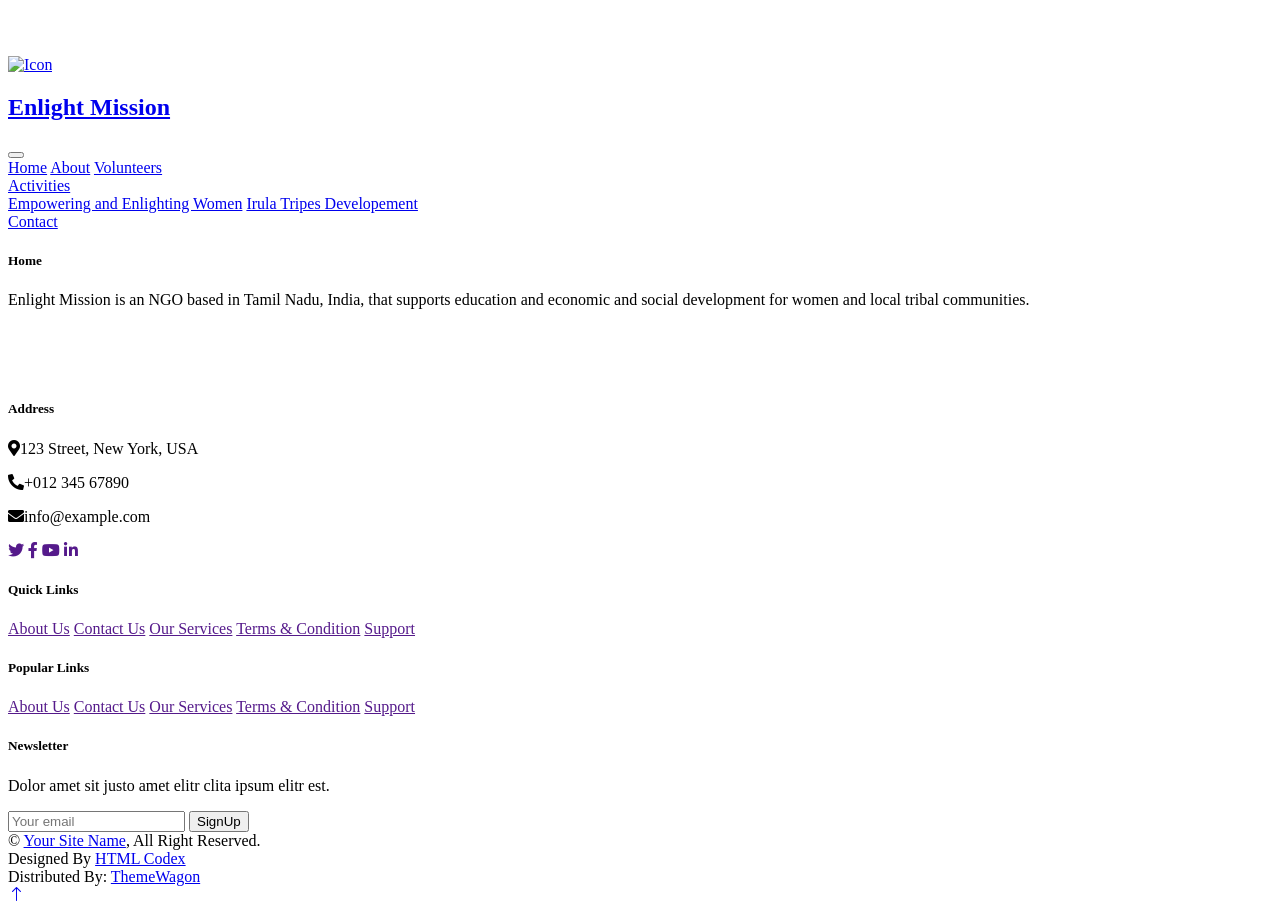
==== index.html @ c4b14263 "Initiate" ====
<!DOCTYPE html>
<html lang="en">

<head>
  <meta charset="utf-8" />
  <title>Enlight Mission</title>
  <meta content="width=device-width, initial-scale=1.0" name="viewport" />
  <meta content="" name="keywords" />
  <meta content="" name="description" />

  <!-- Favicon -->
  <link href="img/favicon.ico" rel="icon" />

  <!-- Google Web Fonts -->
  <link rel="preconnect" href="https://fonts.googleapis.com" />
  <link rel="preconnect" href="https://fonts.gstatic.com" crossorigin />
  <link
    href="https://fonts.googleapis.com/css2?family=Open+Sans:wght@400;500&family=Quicksand:wght@600;700&display=swap"
    rel="stylesheet" />

  <!-- Icon Font Stylesheet -->
  <link href="https://cdnjs.cloudflare.com/ajax/libs/font-awesome/5.10.0/css/all.min.css" rel="stylesheet" />
  <link href="https://cdn.jsdelivr.net/npm/bootstrap-icons@1.4.1/font/bootstrap-icons.css" rel="stylesheet" />

  <!-- Libraries Stylesheet -->
  <link href="lib/animate/animate.min.css" rel="stylesheet" />
  <link href="lib/lightbox/css/lightbox.min.css" rel="stylesheet" />
  <link href="lib/owlcarousel/assets/owl.carousel.min.css" rel="stylesheet" />

  <!-- Customized Bootstrap Stylesheet -->
  <link href="css/bootstrap.min.css" rel="stylesheet" />

  <!-- Template Stylesheet -->
  <link href="css/style.css" rel="stylesheet" />
</head>

<body>
  <!-- Spinner Start -->
  <div id="spinner"
    class="show bg-white position-fixed translate-middle w-100 vh-100 top-50 start-50 d-flex align-items-center justify-content-center">
    <div class="spinner-border text-primary" style="width: 3rem; height: 3rem" role="status">
      <span class="sr-only">Loading...</span>
    </div>
  </div>
  <!-- Spinner End -->



  <!-- Navbar Start -->
  <nav class="navbar navbar-expand-lg bg-white navbar-light sticky-top py-lg-0 px-4 px-lg-5 wow fadeIn"
    data-wow-delay="0.1s">
    <a href="index.html" class="navbar-brand p-0">
      <img class="img-fluid me-3" src="img/logo.jpeg" alt="Icon" />
      <h1 class="m-0 text-danger">Enlight Mission</h1>
    </a>
    <button type="button" class="navbar-toggler" data-bs-toggle="collapse" data-bs-target="#navbarCollapse">
      <span class="navbar-toggler-icon"></span>   
    </button>
    <div class="collapse navbar-collapse py-4 py-lg-0" id="navbarCollapse">
      <div class="navbar-nav ms-auto">
        <a href="index.html" class="nav-item nav-link active">Home</a>
        <a href="about.html" class="nav-item nav-link">About</a>
        <a href="volunteers.html" class="nav-item nav-link">Volunteers</a>
        <div class="nav-item dropdown">
          <a href="#" class="nav-link dropdown-toggle" data-bs-toggle="dropdown">Activities</a>
          <div class="dropdown-menu rounded-0 rounded-bottom m-0">
            <a href="empowering-women.html" class="dropdown-item">Empowering and Enlighting Women</a>
            <a href="irula-tribes-development.html" class="dropdown-item">Irula Tripes Developement</a>
            
          </div>
        </div>
        <a href="contact.html" class="nav-item nav-link">Contact</a>
      </div>
    </div>
  </nav>
  <!-- Navbar End -->
  <div>
    <h5>Home</h5>
    <p>Enlight Mission is an NGO based in Tamil Nadu, India, that supports education and economic and social development
      for women and local tribal communities.</p>

  </div>

  <!-- Header Start -->
  <div class="container-fluid bg-dark p-0 mb-5">
    <div class="row g-0 flex-column-reverse flex-lg-row">
      <div class="col-lg-12 wow fadeIn" data-wow-delay="0.5s">
        <div class="owl-carousel header-carousel">
          <div class="owl-carousel-item">
            <img class="img-fluid" src="img/irulight-gif-1.png" alt="" />
          </div>
          <div class="owl-carousel-item">
            <img class="img-fluid" src="img/irulight-gif-2.png" alt="" />
          </div>
          <div class="owl-carousel-item">
            <img class="img-fluid" src="img/irulight-gif-3.png" alt="" />
          </div>
        </div>
      </div>
    </div>
  </div>
  </div>
  <!-- Header End -->

  
  <!-- Footer Start -->
  <div class="container-fluid footer bg-dark text-light footer mt-5 pt-5 wow fadeIn" data-wow-delay="0.1s">
    <div class="container py-5">
      <div class="row g-5">
        <div class="col-lg-3 col-md-6">
          <h5 class="text-light mb-4">Address</h5>
          <p class="mb-2">
            <i class="fa fa-map-marker-alt me-3"></i>123 Street, New York, USA
          </p>
          <p class="mb-2">
            <i class="fa fa-phone-alt me-3"></i>+012 345 67890
          </p>
          <p class="mb-2">
            <i class="fa fa-envelope me-3"></i>info@example.com
          </p>
          <div class="d-flex pt-2">
            <a class="btn btn-outline-light btn-social" href=""><i class="fab fa-twitter"></i></a>
            <a class="btn btn-outline-light btn-social" href=""><i class="fab fa-facebook-f"></i></a>
            <a class="btn btn-outline-light btn-social" href=""><i class="fab fa-youtube"></i></a>
            <a class="btn btn-outline-light btn-social" href=""><i class="fab fa-linkedin-in"></i></a>
          </div>
        </div>
        <div class="col-lg-3 col-md-6">
          <h5 class="text-light mb-4">Quick Links</h5>
          <a class="btn btn-link" href="">About Us</a>
          <a class="btn btn-link" href="">Contact Us</a>
          <a class="btn btn-link" href="">Our Services</a>
          <a class="btn btn-link" href="">Terms & Condition</a>
          <a class="btn btn-link" href="">Support</a>
        </div>
        <div class="col-lg-3 col-md-6">
          <h5 class="text-light mb-4">Popular Links</h5>
          <a class="btn btn-link" href="">About Us</a>
          <a class="btn btn-link" href="">Contact Us</a>
          <a class="btn btn-link" href="">Our Services</a>
          <a class="btn btn-link" href="">Terms & Condition</a>
          <a class="btn btn-link" href="">Support</a>
        </div>
        <div class="col-lg-3 col-md-6">
          <h5 class="text-light mb-4">Newsletter</h5>
          <p>Dolor amet sit justo amet elitr clita ipsum elitr est.</p>
          <div class="position-relative mx-auto" style="max-width: 400px">
            <input class="form-control border-0 w-100 py-3 ps-4 pe-5" type="text" placeholder="Your email" />
            <button type="button" class="btn btn-primary py-2 position-absolute top-0 end-0 mt-2 me-2">
              SignUp
            </button>
          </div>
        </div>
      </div>
    </div>
    <div class="container">
      <div class="copyright">
        <div class="row">
          <div class="col-md-6 text-center text-md-start mb-3 mb-md-0">
            &copy; <a class="border-bottom" href="#">Your Site Name</a>, All
            Right Reserved.
          </div>
          <div class="col-md-6 text-center text-md-end">
            <!--/*** This template is free as long as you keep the footer author’s credit link/attribution link/backlink. If you'd like to use the template without the footer author’s credit link/attribution link/backlink, you can purchase the Credit Removal License from "https://htmlcodex.com/credit-removal". Thank you for your support. ***/-->
            Designed By
            <a class="border-bottom" href="https://htmlcodex.com">HTML Codex</a>
            <br />Distributed By:
            <a href="https://themewagon.com" target="_blank">ThemeWagon</a>
          </div>
        </div>
      </div>
    </div>
  </div>
  <!-- Footer End -->

  <!-- Back to Top -->
  <a href="#" class="btn btn-lg btn-primary btn-lg-square back-to-top"><i class="bi bi-arrow-up"></i></a>

  <!-- JavaScript Libraries -->
  <script src="https://code.jquery.com/jquery-3.4.1.min.js"></script>
  <script src="https://cdn.jsdelivr.net/npm/bootstrap@5.0.0/dist/js/bootstrap.bundle.min.js"></script>
  <script src="lib/wow/wow.min.js"></script>
  <script src="lib/easing/easing.min.js"></script>
  <script src="lib/waypoints/waypoints.min.js"></script>
  <script src="lib/counterup/counterup.min.js"></script>
  <script src="lib/owlcarousel/owl.carousel.min.js"></script>
  <script src="lib/lightbox/js/lightbox.min.js"></script>

  <!-- Template Javascript -->
  <script src="js/main.js"></script>
</body>

</html>
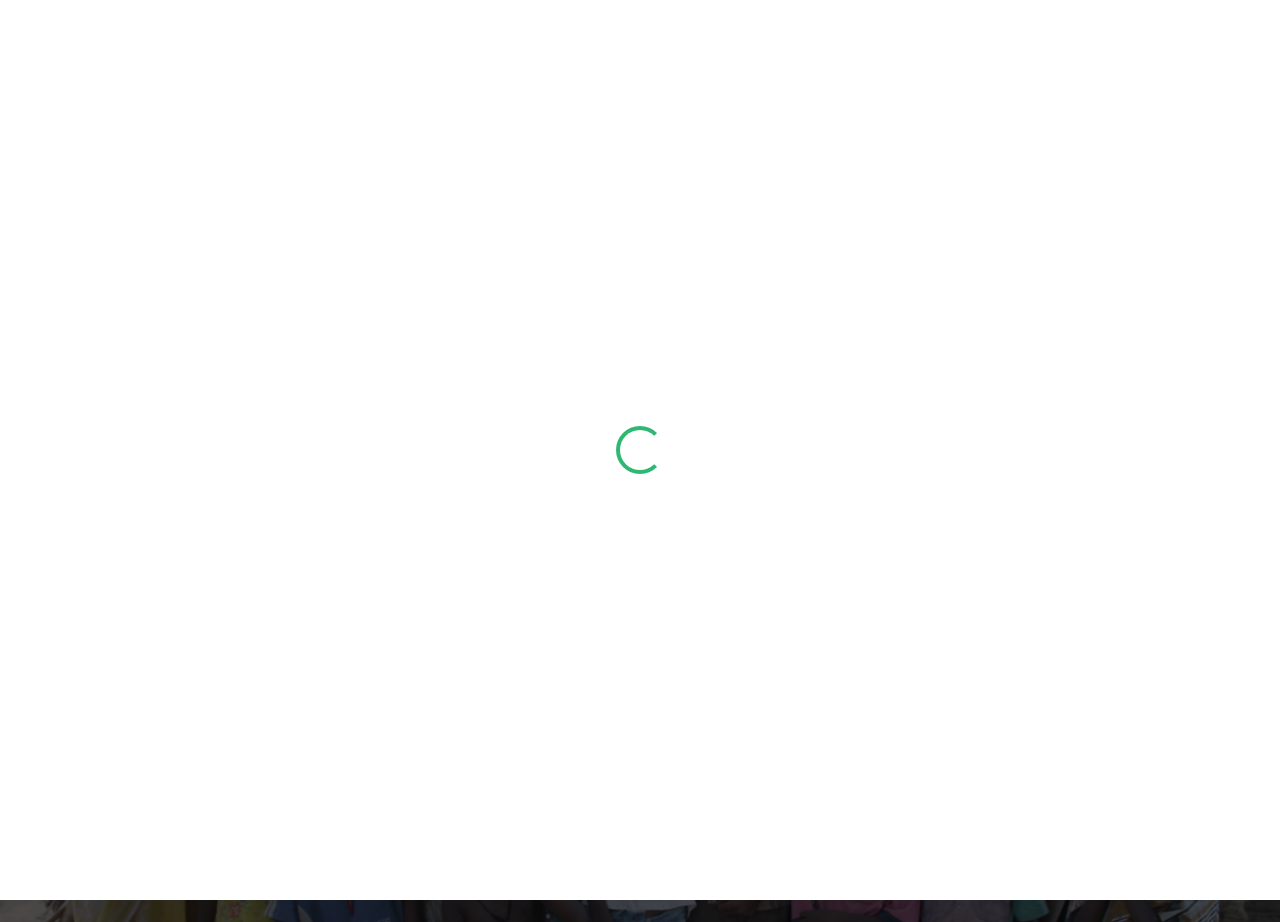
==== commit 266c6e12: "Modify all pages" ====
--- a/index.html
+++ b/index.html
@@ -4,6 +4,7 @@
 <head>
   <meta charset="utf-8" />
   <title>Enlight Mission</title>
+  <link rel="icon" href="img/logo.jpeg" type="image">
   <meta content="width=device-width, initial-scale=1.0" name="viewport" />
   <meta content="" name="keywords" />
   <meta content="" name="description" />
@@ -74,13 +75,24 @@
     </div>
   </nav>
   <!-- Navbar End -->
-  <div>
-    <h5>Home</h5>
-    <p>Enlight Mission is an NGO based in Tamil Nadu, India, that supports education and economic and social development
-      for women and local tribal communities.</p>
-
-  </div>
-
+
+  <div class="container-xxl py-5">
+    <div class="container">
+      <div class="row g-5">
+        <div class="col-lg-6 wow fadeInUp" data-wow-delay="0.1s">
+          <p><span class="text-primary me-2">#</span>Welcome To Enlight Mission</p>
+          <h1 class="display-5 mb-4">
+            Why You Should Visit
+            <span class="text-primary">Enlight Mission</span>
+          </h1>
+          <p class="mb-4">
+            Enlight Mission is an NGO based in Tamil Nadu, India, that supports education and economic and social development for women and local tribal communities.
+          </p>
+        </div>
+      </div>
+    </div>
+  </div>
+  
   <!-- Header Start -->
   <div class="container-fluid bg-dark p-0 mb-5">
     <div class="row g-0 flex-column-reverse flex-lg-row">
@@ -102,6 +114,7 @@
   </div>
   <!-- Header End -->
 
+
   
   <!-- Footer Start -->
   <div class="container-fluid footer bg-dark text-light footer mt-5 pt-5 wow fadeIn" data-wow-delay="0.1s">
@@ -110,10 +123,10 @@
         <div class="col-lg-3 col-md-6">
           <h5 class="text-light mb-4">Address</h5>
           <p class="mb-2">
-            <i class="fa fa-map-marker-alt me-3"></i>123 Street, New York, USA
+            <i class="fa fa-map-marker-alt me-3"></i>No1/118, Agragaram st., Aalampoondi, Villupuram
           </p>
           <p class="mb-2">
-            <i class="fa fa-phone-alt me-3"></i>+012 345 67890
+            <i class="fa fa-phone-alt me-3"></i>+00000000
           </p>
           <p class="mb-2">
             <i class="fa fa-envelope me-3"></i>info@example.com
@@ -127,29 +140,24 @@
         </div>
         <div class="col-lg-3 col-md-6">
           <h5 class="text-light mb-4">Quick Links</h5>
-          <a class="btn btn-link" href="">About Us</a>
-          <a class="btn btn-link" href="">Contact Us</a>
+          <a class="btn btn-link" href="about.html">About Us</a>
+          <a class="btn btn-link" href="contact.html">Contact Us</a>
           <a class="btn btn-link" href="">Our Services</a>
           <a class="btn btn-link" href="">Terms & Condition</a>
           <a class="btn btn-link" href="">Support</a>
         </div>
         <div class="col-lg-3 col-md-6">
           <h5 class="text-light mb-4">Popular Links</h5>
-          <a class="btn btn-link" href="">About Us</a>
-          <a class="btn btn-link" href="">Contact Us</a>
+          <a class="btn btn-link" href="about.html">About Us</a>
+          <a class="btn btn-link" href="contact.html">Contact Us</a>
           <a class="btn btn-link" href="">Our Services</a>
           <a class="btn btn-link" href="">Terms & Condition</a>
           <a class="btn btn-link" href="">Support</a>
         </div>
         <div class="col-lg-3 col-md-6">
-          <h5 class="text-light mb-4">Newsletter</h5>
-          <p>Dolor amet sit justo amet elitr clita ipsum elitr est.</p>
-          <div class="position-relative mx-auto" style="max-width: 400px">
-            <input class="form-control border-0 w-100 py-3 ps-4 pe-5" type="text" placeholder="Your email" />
-            <button type="button" class="btn btn-primary py-2 position-absolute top-0 end-0 mt-2 me-2">
-              SignUp
-            </button>
-          </div>
+          <h5 class="text-light mb-4">Enlight Mission</h5>
+          <p>--Small is beautiful--</p>
+          
         </div>
       </div>
     </div>
@@ -157,15 +165,14 @@
       <div class="copyright">
         <div class="row">
           <div class="col-md-6 text-center text-md-start mb-3 mb-md-0">
-            &copy; <a class="border-bottom" href="#">Your Site Name</a>, All
+            &copy; <a class="border-bottom" href="index.html">Enlight Mission</a>, All
             Right Reserved.
           </div>
           <div class="col-md-6 text-center text-md-end">
             <!--/*** This template is free as long as you keep the footer author’s credit link/attribution link/backlink. If you'd like to use the template without the footer author’s credit link/attribution link/backlink, you can purchase the Credit Removal License from "https://htmlcodex.com/credit-removal". Thank you for your support. ***/-->
             Designed By
-            <a class="border-bottom" href="https://htmlcodex.com">HTML Codex</a>
-            <br />Distributed By:
-            <a href="https://themewagon.com" target="_blank">ThemeWagon</a>
+            <a class="border-bottom" href="https://velstechnologies.in" target="_blank" >Vels Technologies</a>
+            
           </div>
         </div>
       </div>
--- a/css/style.css
+++ b/css/style.css
@@ -0,0 +1,628 @@
+/********** Template CSS **********/
+:root {
+    --primary: #2EB872;
+    --light: #F3F4F5;
+    --dark: #282F34;
+}
+
+.back-to-top {
+    position: fixed;
+    display: none;
+    right: 45px;
+    bottom: 45px;
+    z-index: 99;
+}
+
+
+/*** Spinner ***/
+#spinner {
+    opacity: 0;
+    visibility: hidden;
+    transition: opacity .5s ease-out, visibility 0s linear .5s;
+    z-index: 99999;
+}
+
+#spinner.show {
+    transition: opacity .5s ease-out, visibility 0s linear 0s;
+    visibility: visible;
+    opacity: 1;
+}
+
+
+/*** Button ***/
+.btn {
+    font-weight: 500;
+    transition: .5s;
+}
+
+.btn.btn-primary,
+.btn.btn-secondary {
+    color: #FFFFFF;
+}
+
+.btn-square {
+    width: 38px;
+    height: 38px;
+}
+
+.btn-sm-square {
+    width: 32px;
+    height: 32px;
+}
+
+.btn-lg-square {
+    width: 48px;
+    height: 48px;
+}
+
+.btn-square,
+.btn-sm-square,
+.btn-lg-square {
+    padding: 0;
+    display: flex;
+    align-items: center;
+    justify-content: center;
+    font-weight: normal;
+}
+
+
+/*** Navbar ***/
+.navbar.sticky-top {
+    top: -100px;
+    transition: .5s;
+}
+
+.navbar .navbar-brand {
+    display: flex;
+    align-items: center;
+}
+
+.navbar .navbar-brand img {
+    max-height: 50px;
+}
+
+.navbar .dropdown-toggle::after {
+    border: none;
+    content: "\f107";
+    font-family: "Font Awesome 5 Free";
+    font-weight: 900;
+    vertical-align: middle;
+    margin-left: 8px;
+}
+
+.navbar .navbar-nav .nav-link {
+    margin-right: 30px;
+    padding: 25px 0;
+    color: #FFFFFF;
+    font-size: 15px;
+    font-weight: 500;
+    text-transform: uppercase;
+    outline: none;
+}
+
+.navbar .navbar-nav .nav-link:hover,
+.navbar .navbar-nav .nav-link.active {
+    color: var(--primary);
+}
+
+@media (max-width: 991.98px) {
+    .navbar .navbar-nav .nav-link  {
+        margin-right: 0;
+        padding: 10px 0;
+    }
+
+    .navbar .navbar-nav {
+        border-top: 1px solid #EEEEEE;
+    }
+}
+
+.navbar .navbar-nav .nav-link {
+    color: var(--dark);
+    font-weight: 500;
+}
+
+@media (min-width: 992px) {
+    .navbar .nav-item .dropdown-menu {
+        display: block;
+        border: none;
+        margin-top: 0;
+        top: 150%;
+        opacity: 0;
+        visibility: hidden;
+        transition: .5s;
+    }
+
+    .navbar .nav-item:hover .dropdown-menu {
+        top: 100%;
+        visibility: visible;
+        transition: .5s;
+        opacity: 1;
+    }
+}
+
+
+/*** Header ***/
+.header-bg {
+    background: linear-gradient(rgba(0, 0, 0, .7), rgba(0, 0, 0, .7)), url(../img/volunteers1st.png) center center no-repeat;
+    background-size: cover;
+}
+
+.header-bg1 {
+    background: linear-gradient(rgba(0, 0, 0, .7), rgba(0, 0, 0, .7)), url(../img/img_0859.png) center center no-repeat;
+    background-size: cover;
+}
+
+.header-bg3 {
+    background: linear-gradient(rgba(0, 0, 0, .7), rgba(0, 0, 0, .7)), url(../img/irula-1st.png) center center no-repeat;
+    background-size: cover;
+}
+
+.header-bg4 {
+    background: linear-gradient(rgba(0, 0, 0, .7), rgba(0, 0, 0, .7)), url(../img/about1st.png) center center no-repeat;
+    background-size: cover;
+}
+
+.btn-play {
+    position: relative;
+    display: block;
+    box-sizing: content-box;
+    width: 16px;
+    height: 26px;
+    border-radius: 100%;
+    border: none;
+    outline: none !important;
+    padding: 18px 20px 20px 28px;
+    background: #FFFFFF;
+}
+
+.btn-play:before {
+    content: "";
+    position: absolute;
+    z-index: 0;
+    left: 50%;
+    top: 50%;
+    transform: translateX(-50%) translateY(-50%);
+    display: block;
+    width: 60px;
+    height: 60px;
+    background: #FFFFFF;
+    border-radius: 100%;
+    animation: pulse-border 1500ms ease-out infinite;
+}
+
+.btn-play:after {
+    content: "";
+    position: absolute;
+    z-index: 1;
+    left: 50%;
+    top: 50%;
+    transform: translateX(-50%) translateY(-50%);
+    display: block;
+    width: 60px;
+    height: 60px;
+    background: #FFFFFF;
+    border-radius: 100%;
+    transition: all 200ms;
+}
+
+.btn-play span {
+    display: block;
+    position: relative;
+    z-index: 3;
+    width: 0;
+    height: 0;
+    left: -1px;
+    border-left: 16px solid var(--primary);
+    border-top: 11px solid transparent;
+    border-bottom: 11px solid transparent;
+}
+
+@keyframes pulse-border {
+    0% {
+        transform: translateX(-50%) translateY(-50%) translateZ(0) scale(1);
+        opacity: 1;
+    }
+
+    100% {
+        transform: translateX(-50%) translateY(-50%) translateZ(0) scale(2);
+        opacity: 0;
+    }
+}
+
+.modal-video .modal-dialog {
+    position: relative;
+    max-width: 800px;
+    margin: 60px auto 0 auto;
+}
+
+.modal-video .modal-body {
+    position: relative;
+    padding: 0px;
+}
+
+.modal-video .close {
+    position: absolute;
+    width: 30px;
+    height: 30px;
+    right: 0px;
+    top: -30px;
+    z-index: 999;
+    font-size: 30px;
+    font-weight: normal;
+    color: #FFFFFF;
+    background: #000000;
+    opacity: 1;
+}
+
+.header-carousel .owl-nav {
+    position: absolute;
+    width: 200px;
+    height: 40px;
+    bottom: 30px;
+    left: 50%;
+    transform: translateX(-50%);
+    display: flex;
+    justify-content: space-between;
+}
+
+.header-carousel .owl-nav .owl-prev,
+.header-carousel .owl-nav .owl-next {
+    width: 40px;
+    height: 40px;
+    display: flex;
+    align-items: center;
+    justify-content: center;
+    color: #FFFFFF;
+    background: transparent;
+    border: 1px solid #FFFFFF;
+    font-size: 22px;
+    transition: .5s;
+}
+
+.header-carousel .owl-nav .owl-prev:hover,
+.header-carousel .owl-nav .owl-next:hover {
+    background: var(--primary);
+    border-color: var(--primary);
+}
+
+.header-carousel .owl-dots {
+    position: absolute;
+    height: 45px;
+    bottom: 30px;
+    left: 50%;
+    transform: translateX(-50%);
+    display: flex;
+    align-items: center;
+    justify-content: center;
+}
+
+.header-carousel .owl-dot {
+    position: relative;
+    display: inline-block;
+    margin: 0 5px;
+    width: 15px;
+    height: 15px;
+    background: transparent;
+    border: 1px solid #FFFFFF;
+    transition: .5s;
+}
+
+.header-carousel .owl-dot::after {
+    position: absolute;
+    content: "";
+    width: 5px;
+    height: 5px;
+    top: 4px;
+    left: 4px;
+    background: #FFFFFF;
+    border-radius: 5px;
+}
+
+.header-carousel .owl-dot.active {
+    background: var(--primary);
+    border-color: var(--primary);
+}
+
+.breadcrumb-item + .breadcrumb-item::before {
+    color: var(--light);
+}
+
+
+/*** Img Border ***/
+.img-border {
+    position: relative;
+    height: 100%;
+    min-height: 400px;
+}
+
+.img-border::before {
+    position: absolute;
+    content: "";
+    top: 0;
+    left: 0;
+    right: 3rem;
+    bottom: 3rem;
+    border: 5px solid var(--primary);
+}
+
+.img-border img {
+    position: absolute;
+    top: 3rem;
+    left: 3rem;
+    width: calc(100% - 3rem);
+    height: calc(100% - 3rem);
+    object-fit: cover;
+}
+
+
+/*** Facts & Visiting Hours ***/
+.facts {
+    background: linear-gradient(rgba(0, 0, 0, .7), rgba(0, 0, 0, .7)), url(../img/bg-1.jpg) center center no-repeat;
+    background-size: cover;
+}
+
+.visiting-hours {
+    background: linear-gradient(rgba(0, 0, 0, .7), rgba(0, 0, 0, .7)), url(../img/bg-2.jpg) center center no-repeat;
+    background-size: cover;
+}
+
+.visiting-hours .list-group-item {
+    display: flex;
+    justify-content: space-between;
+    color: var(--light);
+    background: rgba(0, 0, 0, .15);
+    border-color: rgba(255, 255, 255, .15);
+}
+
+.visiting-hours .table {
+    color: var(--light);
+    background: rgba(0, 0, 0, .15);
+}
+
+.visiting-hours .table td {
+    padding: .5rem 1rem;
+    border-color: rgba(255, 255, 255, .15);
+}
+
+.visiting-hours .table tr:last-child td {
+    border: none;
+}
+
+
+/*** Animal ***/
+.animal-item {
+    position: relative;
+    display: block;
+}
+
+.animal-item .animal-text {
+    position: absolute;
+    width: 100%;
+    height: 100%;
+    top: 0;
+    left: 0;
+    background: rgba(0, 0, 0, .7);
+    display: flex;
+    flex-direction: column;
+    justify-content: flex-end;
+    padding-bottom: 100px !important;
+    opacity: 0;
+    transition: .5s;
+}
+
+.animal-item:hover .animal-text {
+    opacity: 1;
+    padding-bottom: 20px !important;
+}
+
+
+/*** Membership ***/
+.membership-item {
+    padding: 45px 30px;
+    color: #FFFFFF;
+    background: rgba(0, 0, 0, .7);
+}
+
+.membership-item img {
+    position: absolute;
+    top: 0;
+    left: 0;
+    width: 100%;
+    height: 100%;
+    object-fit: cover;
+    z-index: -1;
+}
+
+.membership-item .display-1 {
+    color: transparent;
+    -webkit-text-stroke: 2px var(--primary);
+}
+
+
+/*** Testimonial ***/
+.testimonial-carousel::before {
+    position: absolute;
+    content: "";
+    top: 0;
+    left: 0;
+    height: 100%;
+    width: 0;
+    background: linear-gradient(to right, rgba(255, 255, 255, 1) 0%, rgba(255, 255, 255, 0) 100%);
+    z-index: 1;
+}
+
+.testimonial-carousel::after {
+    position: absolute;
+    content: "";
+    top: 0;
+    right: 0;
+    height: 100%;
+    width: 0;
+    background: linear-gradient(to left, rgba(255, 255, 255, 1) 0%, rgba(255, 255, 255, 0) 100%);
+    z-index: 1;
+}
+
+@media (min-width: 768px) {
+    .testimonial-carousel::before,
+    .testimonial-carousel::after {
+        width: 200px;
+    }
+}
+
+@media (min-width: 992px) {
+    .testimonial-carousel::before,
+    .testimonial-carousel::after {
+        width: 300px;
+    }
+}
+
+.testimonial-carousel .owl-item .testimonial-text {
+    background: var(--light);
+    transform: scale(.8);
+    transition: .5s;
+}
+
+.testimonial-carousel .owl-item.center .testimonial-text {
+    background: var(--primary);
+    transform: scale(1);
+}
+
+.testimonial-carousel .owl-item .testimonial-text *,
+.testimonial-carousel .owl-item .testimonial-item img {
+    transition: .5s;
+}
+
+.testimonial-carousel .owl-item.center .testimonial-text * {
+    color: var(--light) !important;
+}
+
+.testimonial-carousel .owl-item.center .testimonial-item img {
+    border-color: var(--primary) !important;
+} 
+
+.testimonial-carousel .owl-nav {
+    position: absolute;
+    width: 350px;
+    top: 15px;
+    left: 50%;
+    transform: translateX(-50%);
+    display: flex;
+    justify-content: space-between;
+    opacity: 0;
+    transition: .5s;
+    z-index: 1;
+}
+
+.testimonial-carousel:hover .owl-nav {
+    width: 300px;
+    opacity: 1;
+}
+
+.testimonial-carousel .owl-nav .owl-prev,
+.testimonial-carousel .owl-nav .owl-next {
+    position: relative;
+    color: var(--primary);
+    font-size: 45px;
+    transition: .5s;
+}
+
+.testimonial-carousel .owl-nav .owl-prev:hover,
+.testimonial-carousel .owl-nav .owl-next:hover {
+    color: var(--dark);
+}
+
+
+/*** Footer ***/
+.footer {
+    background: linear-gradient(rgba(0, 0, 0, .7), rgba(0, 0, 0, .7)), url(../img/common.png) center center no-repeat;
+    background-size: cover;
+}
+
+.footer .btn.btn-social {
+    margin-right: 5px;
+    width: 35px;
+    height: 35px;
+    display: flex;
+    align-items: center;
+    justify-content: center;
+    color: var(--light);
+    border: 1px solid #FFFFFF;
+    transition: .3s;
+}
+
+.footer .btn.btn-social:hover {
+    color: var(--primary);
+}
+
+.footer .btn.btn-link {
+    display: block;
+    margin-bottom: 5px;
+    padding: 0;
+    text-align: left;
+    color: #FFFFFF;
+    font-size: 15px;
+    font-weight: normal;
+    text-transform: capitalize;
+    transition: .3s;
+}
+
+.footer .btn.btn-link::before {
+    position: relative;
+    content: "\f105";
+    font-family: "Font Awesome 5 Free";
+    font-weight: 900;
+    margin-right: 10px;
+}
+
+.footer .btn.btn-link:hover {
+    color: var(--primary);
+    letter-spacing: 1px;
+    box-shadow: none;
+}
+
+.footer .copyright {
+    padding: 25px 0;
+    font-size: 15px;
+    border-top: 1px solid rgba(256, 256, 256, .1);
+}
+
+.footer .copyright a {
+    color: var(--light);
+}
+
+.footer .copyright a:hover {
+    color: var(--primary);
+}
+
+.contact-form1{
+text-align: center;
+background-color: #282F34;
+color: #EEEEEE;
+height: 200px;
+
+}
+
+.contact-form1 h2{
+    color: #2EB872;
+}
+
+.contact-image1 h2{
+  color: red;
+  padding-top: 30px;
+}
+
+.contact-image1{
+    text-align: center;
+}
+
+
+.send-button button{
+    align-items: center;
+    width: 100%;
+    border-radius: 10px;
+    color: #2EB872;
+    box-shadow: 5px 5px 5px #000000;
+    background-color: #2EB872;
+}
+
+
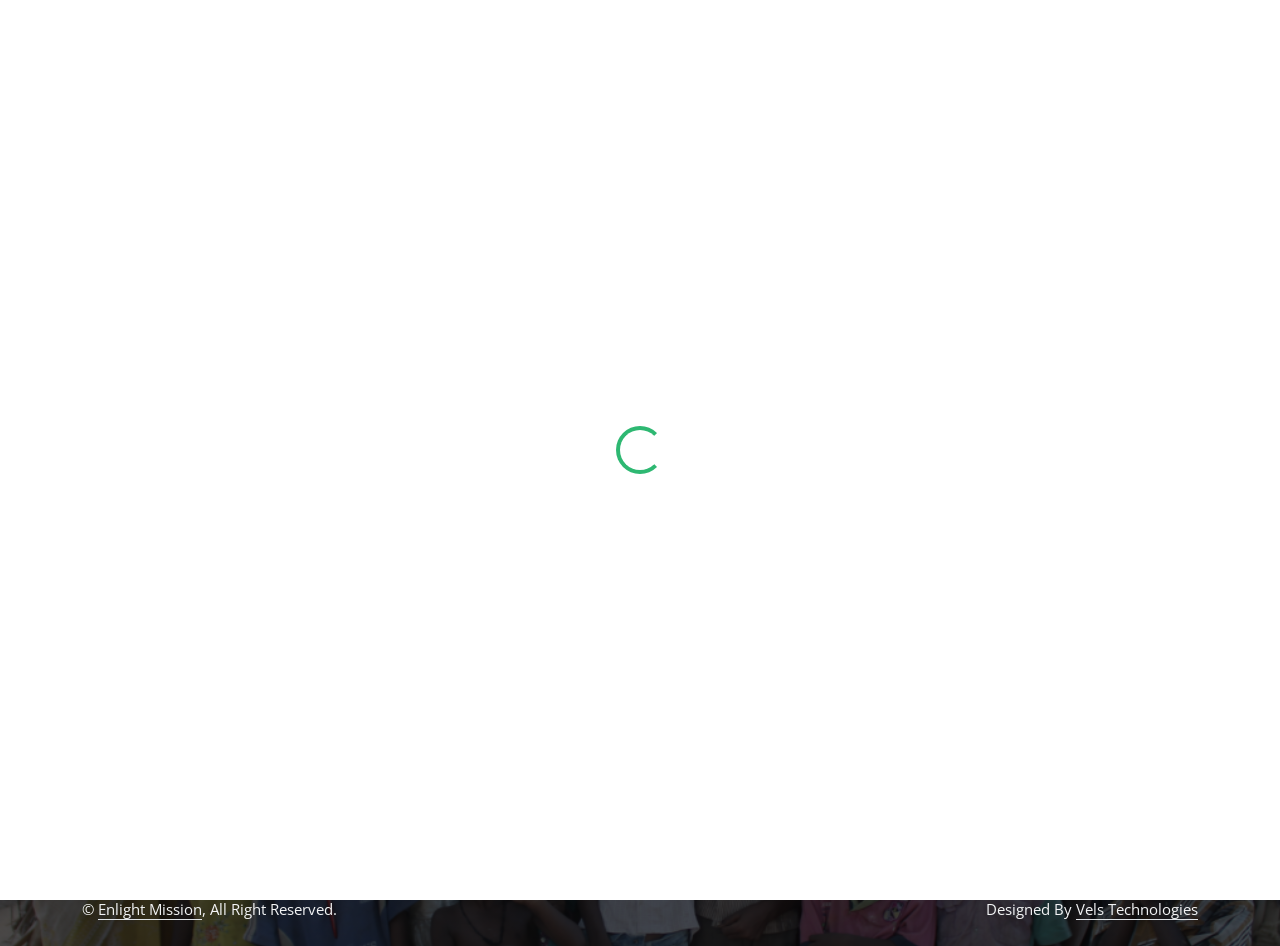
==== commit a9ce3842: "Footer Footer update" ====
--- a/index.html
+++ b/index.html
@@ -13,7 +13,7 @@
   <link href="img/favicon.ico" rel="icon" />
 
   <!-- Google Web Fonts -->
-  <link rel="preconnect" href="https://fonts.googleapis.com" />
+  <link rel="preconnect"    href="https://fonts.googleapis.com" />
   <link rel="preconnect" href="https://fonts.gstatic.com" crossorigin />
   <link
     href="https://fonts.googleapis.com/css2?family=Open+Sans:wght@400;500&family=Quicksand:wght@600;700&display=swap"
@@ -126,14 +126,14 @@
             <i class="fa fa-map-marker-alt me-3"></i>No1/118, Agragaram st., Aalampoondi, Villupuram
           </p>
           <p class="mb-2">
-            <i class="fa fa-phone-alt me-3"></i>+00000000
+            <i class="fa fa-phone-alt me-3"></i>+91 9442286290
           </p>
           <p class="mb-2">
-            <i class="fa fa-envelope me-3"></i>info@example.com
+            <i class="fa fa-envelope me-3"></i>irulightassociation@gmail.com
           </p>
           <div class="d-flex pt-2">
             <a class="btn btn-outline-light btn-social" href=""><i class="fab fa-twitter"></i></a>
-            <a class="btn btn-outline-light btn-social" href=""><i class="fab fa-facebook-f"></i></a>
+            <a class="btn btn-outline-light btn-social" href="https://www.facebook.com/irulightassociation" target="_blank"><i class="fab fa-facebook-f"></i></a>
             <a class="btn btn-outline-light btn-social" href=""><i class="fab fa-youtube"></i></a>
             <a class="btn btn-outline-light btn-social" href=""><i class="fab fa-linkedin-in"></i></a>
           </div>
--- a/css/style.css
+++ b/css/style.css
@@ -625,4 +625,16 @@
     background-color: #2EB872;
 }
 
-
+.table{
+    height: 100vh;
+    border: 5px solid #2EB872;
+    width: 100%;
+    height: 85%;
+    display: flex;
+    align-items: center;
+    justify-content: center;
+    padding-top: 20px;
+    padding-bottom: 20px;
+}
+
+
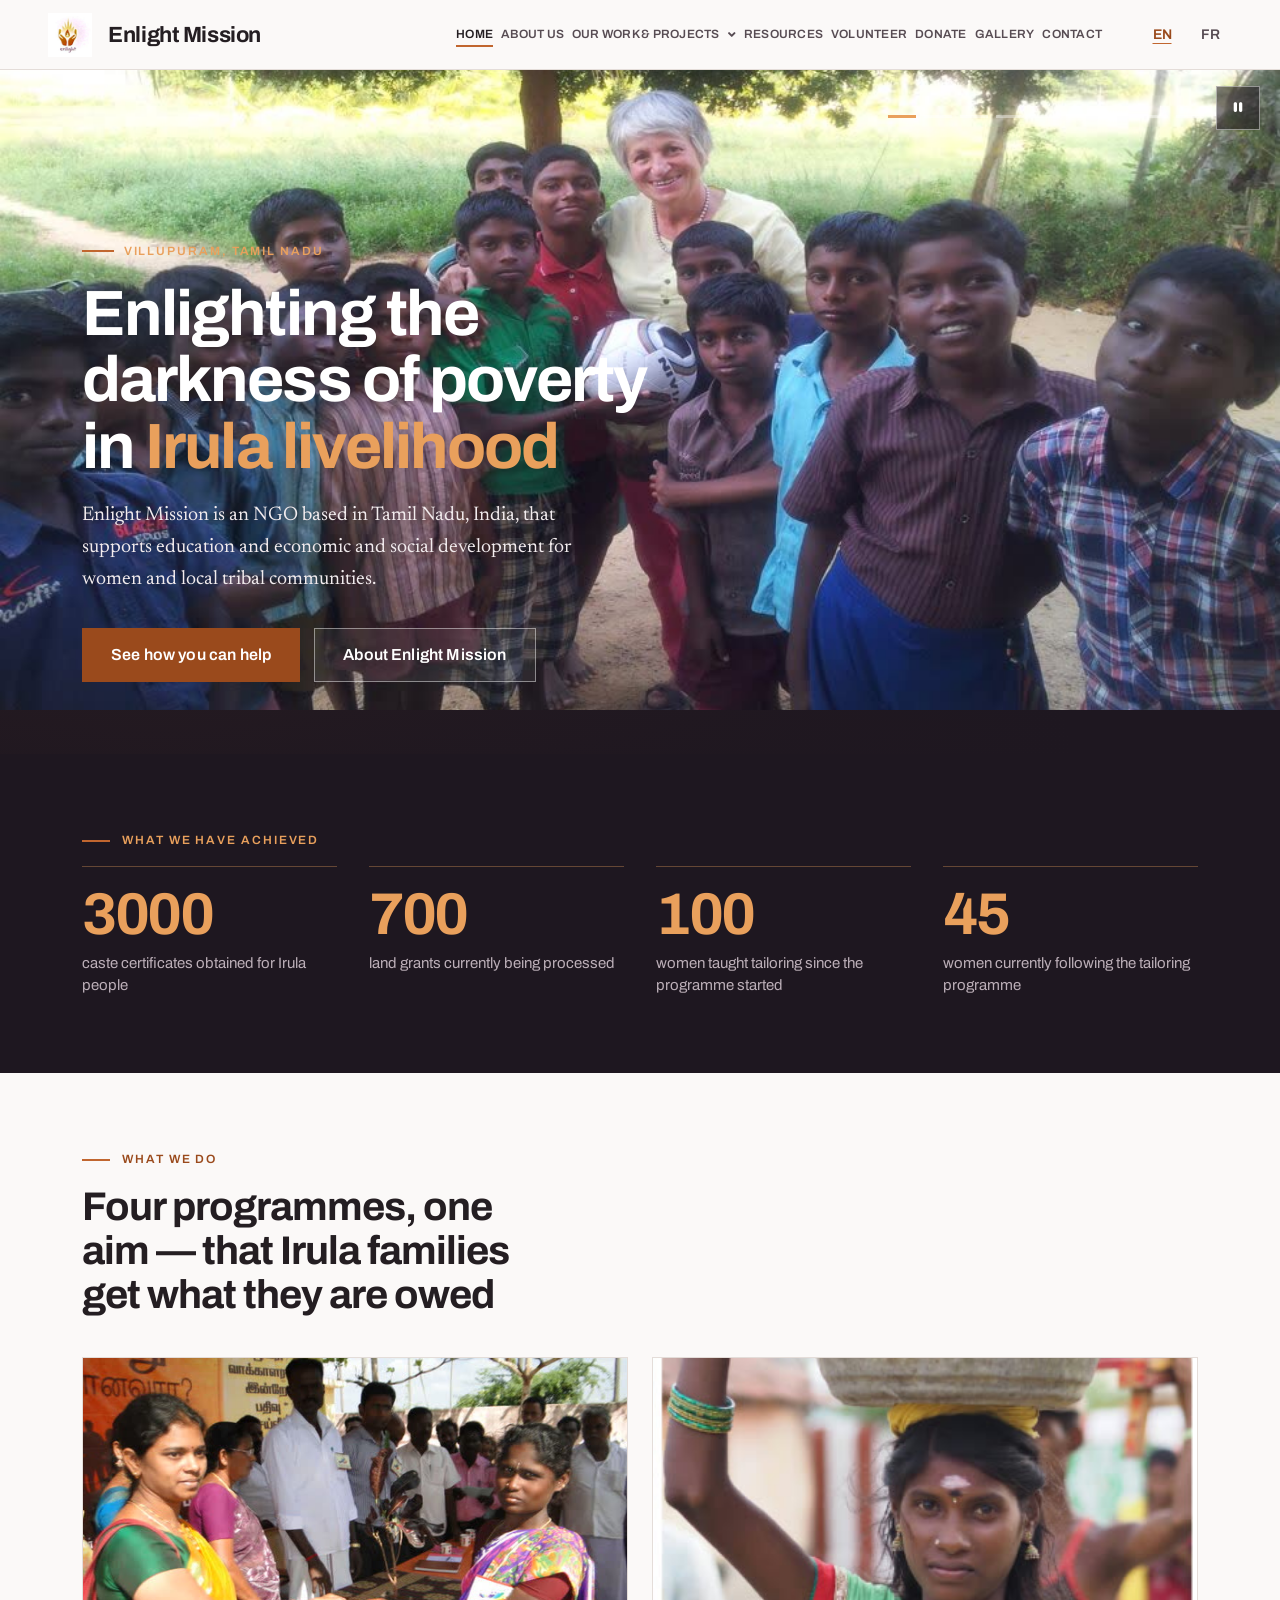
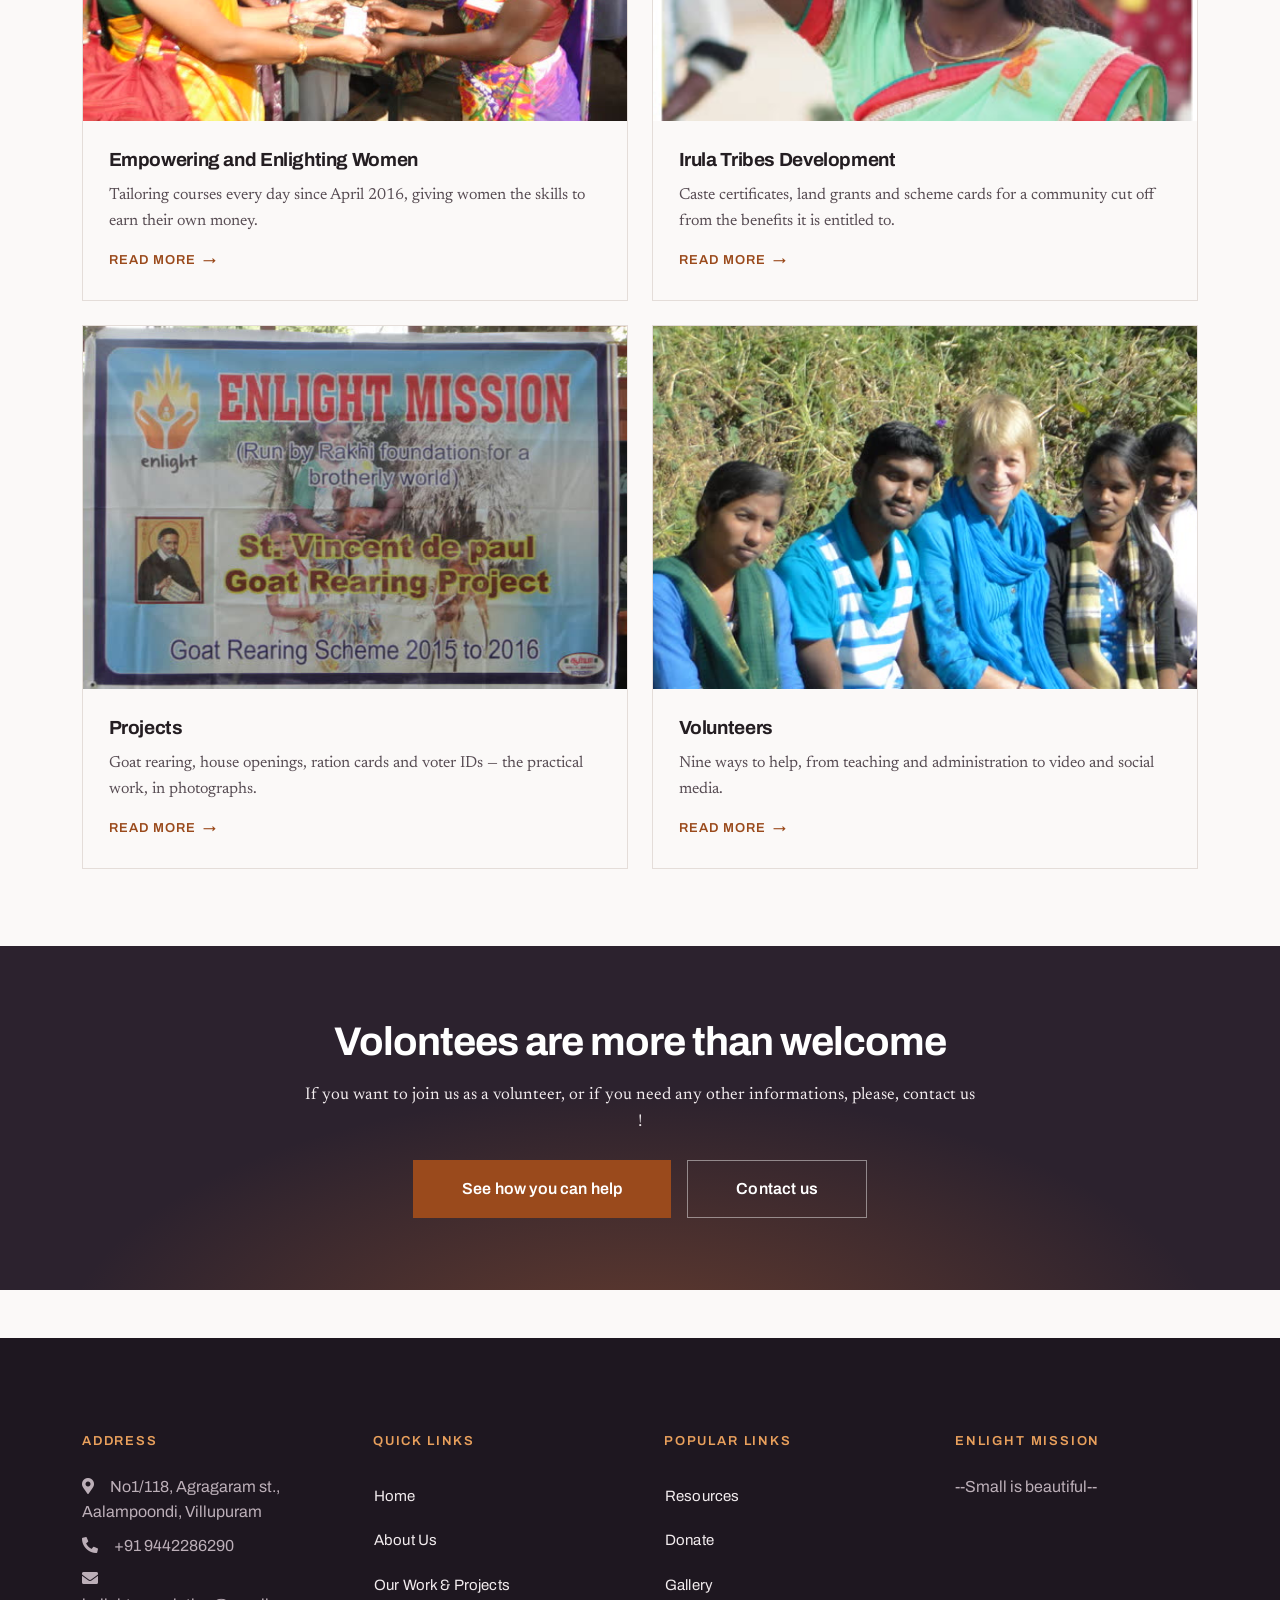
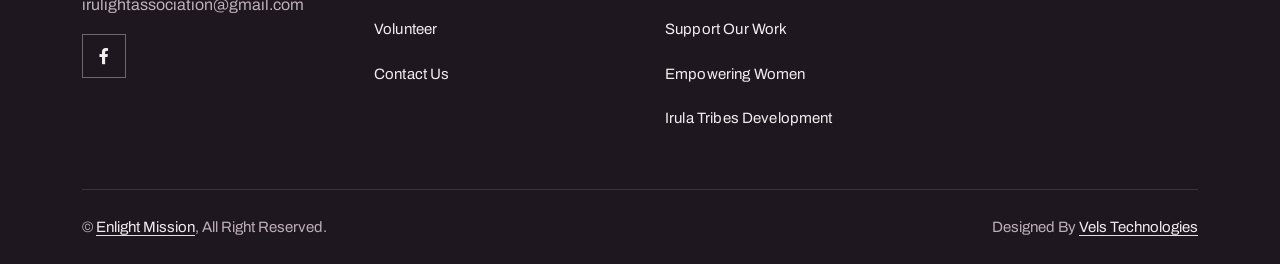
==== commit 9aeea680: "Align and responsive fix" ====
--- a/index.html
+++ b/index.html
@@ -6,18 +6,33 @@
   <title>Enlight Mission</title>
   <link rel="icon" href="img/logo.jpeg" type="image">
   <meta content="width=device-width, initial-scale=1.0" name="viewport" />
-  <meta content="" name="keywords" />
-  <meta content="" name="description" />
+  <meta content="Enlight Mission, Irulight, NGO, Tamil Nadu, Irula, tribal development, women empowerment, Villupuram" name="keywords" />
+  <meta content="Enlight Mission is an NGO in Tamil Nadu, India, supporting education and economic and social development for women and local Irula tribal communities." name="description" />
+
+  <!-- Link previews (Facebook, WhatsApp, LinkedIn).
+       og:image must be an absolute URL once the site has a domain:
+       prefix these paths with https://your-domain/ -->
+  <meta property="og:type" content="website" />
+  <meta property="og:site_name" content="Enlight Mission" />
+  <meta property="og:title" content="Enlight Mission" />
+  <meta property="og:description" content="Enlight Mission is an NGO in Tamil Nadu, India, supporting education and economic and social development for women and local Irula tribal communities." />
+  <meta property="og:image" content="img/index/img2.jpg" />
+  <meta property="og:url" content="index.html" />
+  <meta property="og:locale" content="en_GB" />
+  <meta name="twitter:card" content="summary_large_image" />
 
   <!-- Favicon -->
-  <link href="img/favicon.ico" rel="icon" />
+  <!-- <link href="img/favicon.ico" rel="icon" /> -->
 
   <!-- Google Web Fonts -->
-  <link rel="preconnect"    href="https://fonts.googleapis.com" />
+  <link rel="preconnect" href="https://fonts.googleapis.com" />
   <link rel="preconnect" href="https://fonts.gstatic.com" crossorigin />
   <link
     href="https://fonts.googleapis.com/css2?family=Open+Sans:wght@400;500&family=Quicksand:wght@600;700&display=swap"
     rel="stylesheet" />
+  <link
+    href="https://fonts.googleapis.com/css2?family=Archivo:wght@500;600;700&family=Newsreader:ital,opsz,wght@0,6..72,400;0,6..72,500;1,6..72,400&display=swap"
+    rel="stylesheet" />
 
   <!-- Icon Font Stylesheet -->
   <link href="https://cdnjs.cloudflare.com/ajax/libs/font-awesome/5.10.0/css/all.min.css" rel="stylesheet" />
@@ -33,6 +48,14 @@
 
   <!-- Template Stylesheet -->
   <link href="css/style.css" rel="stylesheet" />
+
+  <!-- Redesign layer. Loads last; remove this one line to revert. -->
+  <link href="css/design.css" rel="stylesheet" />
+
+  <!-- If scripts fail, don't leave the loading overlay covering the page -->
+  <noscript>
+    <style>#spinner { display: none !important; }</style>
+  </noscript>
 </head>
 
 <body>
@@ -45,83 +68,207 @@
   </div>
   <!-- Spinner End -->
 
+  <script>
+    // Clear the loading overlay without waiting for jQuery. If a CDN script
+    // fails, main.js never runs and the overlay would otherwise cover the page.
+    (function () {
+      function clear() {
+        var s = document.getElementById('spinner');
+        if (s) { s.className = s.className.replace(/\bshow\b/, ''); }
+      }
+      document.addEventListener('DOMContentLoaded', clear);
+      window.addEventListener('load', clear);
+      setTimeout(clear, 3000);
+    })();
+  </script>
+
 
 
   <!-- Navbar Start -->
-  <nav class="navbar navbar-expand-lg bg-white navbar-light sticky-top py-lg-0 px-4 px-lg-5 wow fadeIn"
+  <nav class="navbar navbar-expand-xl bg-white navbar-light sticky-top py-xl-0 px-4 px-xl-5 wow fadeIn"
     data-wow-delay="0.1s">
     <a href="index.html" class="navbar-brand p-0">
-      <img class="img-fluid me-3" src="img/logo.jpeg" alt="Icon" />
-      <h1 class="m-0 text-danger">Enlight Mission</h1>
+      <img class="img-fluid me-3" src="img/logo.jpeg" alt="Enlight Mission logo" />
+      <span class="navbar-title m-0">Enlight Mission</span>
     </a>
     <button type="button" class="navbar-toggler" data-bs-toggle="collapse" data-bs-target="#navbarCollapse">
-      <span class="navbar-toggler-icon"></span>   
+      <span class="navbar-toggler-icon"></span>
     </button>
-    <div class="collapse navbar-collapse py-4 py-lg-0" id="navbarCollapse">
+    <div class="collapse navbar-collapse py-4 py-xl-0" id="navbarCollapse">
       <div class="navbar-nav ms-auto">
         <a href="index.html" class="nav-item nav-link active">Home</a>
-        <a href="about.html" class="nav-item nav-link">About</a>
-        <a href="volunteers.html" class="nav-item nav-link">Volunteers</a>
+        <a href="about.html" class="nav-item nav-link">About Us</a>
         <div class="nav-item dropdown">
-          <a href="#" class="nav-link dropdown-toggle" data-bs-toggle="dropdown">Activities</a>
+          <a href="projects.html" class="nav-link dropdown-toggle" data-bs-toggle="dropdown">Our Work &amp; Projects</a>
           <div class="dropdown-menu rounded-0 rounded-bottom m-0">
-            <a href="empowering-women.html" class="dropdown-item">Empowering and Enlighting Women</a>
-            <a href="irula-tribes-development.html" class="dropdown-item">Irula Tripes Developement</a>
-            
+            <a href="projects.html" class="dropdown-item">All Projects</a>
+            <a href="empowering-women.html" class="dropdown-item">Empowering and Enlightening Women</a>
+            <a href="irula-tribes-development.html" class="dropdown-item">Irula Tribes Development</a>
           </div>
         </div>
+        <a href="resources.html" class="nav-item nav-link">Resources</a>
+        <a href="volunteers.html" class="nav-item nav-link">Volunteer</a>
+        <a href="donate.html" class="nav-item nav-link">Donate</a>
+        <a href="gallery.html" class="nav-item nav-link">Gallery</a>
         <a href="contact.html" class="nav-item nav-link">Contact</a>
+        <div class="lang-toggle" role="group" aria-label="Language">
+          <span class="is-current" aria-current="true" lang="en">EN</span>
+          <a href="about-fr.html" lang="fr">FR</a>
+        </div>
       </div>
     </div>
   </nav>
   <!-- Navbar End -->
 
-  <div class="container-xxl py-5">
+  <!-- Hero Start -->
+  <header class="hero">
+    <div class="hero-media">
+      <div class="owl-carousel header-carousel">
+        <div class="owl-carousel-item">
+          <img src="img/index/img2.jpg" alt="Enlight Mission at work in the community" />
+        </div>
+        <div class="owl-carousel-item">
+          <img src="img/index/img3.jpg" alt="Enlight Mission at work in the community" />
+        </div>
+        <div class="owl-carousel-item">
+          <img src="img/index/img8.jpg" alt="Enlight Mission at work in the community" />
+        </div>
+        <div class="owl-carousel-item">
+          <img src="img/index/irulight-gif-1.jpg" alt="Irula families supported by Enlight Mission" />
+        </div>
+        <div class="owl-carousel-item">
+          <img src="img/index/irulight-gif-2.jpg" alt="Irula families supported by Enlight Mission" />
+        </div>
+        <div class="owl-carousel-item">
+          <img src="img/index/img9.jpg" alt="Enlight Mission at work in the community" />
+        </div>
+        <div class="owl-carousel-item">
+          <img src="img/index/irulight-gif-3.jpg" alt="Irula families supported by Enlight Mission" />
+        </div>
+        <div class="owl-carousel-item">
+          <img src="img/index/img11.jpg" alt="Enlight Mission at work in the community" />
+        </div>
+        <div class="owl-carousel-item">
+          <img src="img/index/ind6.jpg" alt="Enlight Mission at work in the community" />
+        </div>
+      </div>
+    </div>
+
+    <div class="hero-content">
+      <div class="container">
+        <p class="hero-eyebrow">Villupuram, Tamil Nadu</p>
+        <h1>Enlighting the darkness of poverty in <em>Irula livelihood</em></h1>
+        <p class="hero-lead">
+          Enlight Mission is an NGO based in Tamil Nadu, India, that supports education and economic
+          and social development for women and local tribal communities.
+        </p>
+        <div class="hero-actions">
+          <a class="btn btn-primary" href="volunteers.html">See how you can help</a>
+          <a class="btn btn-ghost" href="about.html">About Enlight Mission</a>
+        </div>
+      </div>
+    </div>
+  </header>
+  <!-- Hero End -->
+
+  <!-- Impact Start -->
+  <div class="band band-night">
     <div class="container">
-      <div class="row g-5">
-        <div class="col-lg-6 wow fadeInUp" data-wow-delay="0.1s">
-          <p><span class="text-primary me-2">#</span>Welcome To Enlight Mission</p>
-          <h1 class="display-5 mb-4">
-            Why You Should Visit
-            <span class="text-primary">Enlight Mission</span>
-          </h1>
-          <p class="mb-4">
-            Enlight Mission is an NGO based in Tamil Nadu, India, that supports education and economic and social development for women and local tribal communities.
-          </p>
-        </div>
-      </div>
-    </div>
-  </div>
-  
-  <!-- Header Start -->
-  <div class="container-fluid bg-dark p-0 mb-5">
-    <div class="row g-0 flex-column-reverse flex-lg-row">
-      <div class="col-lg-12 wow fadeIn" data-wow-delay="0.5s">
-        <div class="owl-carousel header-carousel">
-          <div class="owl-carousel-item">
-            <img class="img-fluid" src="img/irulight-gif-1.png" alt="" />
-          </div>
-          <div class="owl-carousel-item">
-            <img class="img-fluid" src="img/irulight-gif-2.png" alt="" />
-          </div>
-          <div class="owl-carousel-item">
-            <img class="img-fluid" src="img/irulight-gif-3.png" alt="" />
-          </div>
-        </div>
-      </div>
-    </div>
-  </div>
-  </div>
-  <!-- Header End -->
-
-
-  
+      <p class="band-label">What we have achieved</p>
+      <ul class="impact-grid wow fadeInUp" data-wow-delay="0.1s">
+        <li>
+          <span class="impact-n">3000</span>
+          <span class="impact-l">caste certificates obtained for Irula people</span>
+        </li>
+        <li>
+          <span class="impact-n">700</span>
+          <span class="impact-l">land grants currently being processed</span>
+        </li>
+        <li>
+          <span class="impact-n">100</span>
+          <span class="impact-l">women taught tailoring since the programme started</span>
+        </li>
+        <li>
+          <span class="impact-n">45</span>
+          <span class="impact-l">women currently following the tailoring programme</span>
+        </li>
+      </ul>
+    </div>
+  </div>
+  <!-- Impact End -->
+
+  <!-- Programmes Start -->
+  <div class="band band-light">
+    <div class="container">
+      <p class="band-label">What we do</p>
+      <h2 class="band-title">Four programmes, one aim &mdash; that Irula families get what they are owed</h2>
+      <div class="row g-4 wow fadeInUp" data-wow-delay="0.1s">
+        <div class="col-12 col-md-6">
+          <a class="programme-card" href="empowering-women.html">
+            <img src="img/thumb/gal2.JPG" alt="Women at an Enlight Mission event in the village" loading="lazy">
+            <span class="programme-body">
+              <span class="programme-title">Empowering and Enlighting Women</span>
+              <span class="programme-text">Tailoring courses every day since April 2016, giving women the skills to earn their own money.</span>
+              <span class="programme-more">Read more</span>
+            </span>
+          </a>
+        </div>
+        <div class="col-12 col-md-6">
+          <a class="programme-card" href="irula-tribes-development.html">
+            <img src="img/irula-woman.jpg" alt="An Irula woman in her village" loading="lazy">
+            <span class="programme-body">
+              <span class="programme-title">Irula Tribes Development</span>
+              <span class="programme-text">Caste certificates, land grants and scheme cards for a community cut off from the benefits it is entitled to.</span>
+              <span class="programme-more">Read more</span>
+            </span>
+          </a>
+        </div>
+        <div class="col-12 col-md-6">
+          <a class="programme-card" href="projects.html">
+            <img src="img/thumb/Goat1.JPG" alt="Goats provided through the goat rearing project" loading="lazy">
+            <span class="programme-body">
+              <span class="programme-title">Projects</span>
+              <span class="programme-text">Goat rearing, house openings, ration cards and voter IDs &mdash; the practical work, in photographs.</span>
+              <span class="programme-more">Read more</span>
+            </span>
+          </a>
+        </div>
+        <div class="col-12 col-md-6">
+          <a class="programme-card" href="volunteers.html">
+            <img src="img/thumb/gal3.JPG" alt="Volunteers with Enlight Mission" loading="lazy">
+            <span class="programme-body">
+              <span class="programme-title">Volunteers</span>
+              <span class="programme-text">Nine ways to help, from teaching and administration to video and social media.</span>
+              <span class="programme-more">Read more</span>
+            </span>
+          </a>
+        </div>
+      </div>
+    </div>
+  </div>
+  <!-- Programmes End -->
+
+  <!-- Call To Action Start -->
+  <div class="container-fluid cta-band py-5 wow fadeIn" data-wow-delay="0.1s">
+    <div class="container py-4 text-center">
+      <h2 class="mb-3">Volontees are more than welcome</h2>
+      <p class="mb-4 mx-auto" style="max-width: 42rem;">
+        If you want to join us as a volunteer, or if you need any other informations, please, contact us !
+      </p>
+      <div class="cta-actions">
+        <a class="btn btn-primary py-3 px-5" href="volunteers.html">See how you can help</a>
+        <a class="btn btn-outline-cta py-3 px-5" href="contact.html">Contact us</a>
+      </div>
+    </div>
+  </div>
+  <!-- Call To Action End -->
+
   <!-- Footer Start -->
   <div class="container-fluid footer bg-dark text-light footer mt-5 pt-5 wow fadeIn" data-wow-delay="0.1s">
     <div class="container py-5">
       <div class="row g-5">
         <div class="col-lg-3 col-md-6">
-          <h5 class="text-light mb-4">Address</h5>
+          <h2 class="h5 text-light mb-4">Address</h2>
           <p class="mb-2">
             <i class="fa fa-map-marker-alt me-3"></i>No1/118, Agragaram st., Aalampoondi, Villupuram
           </p>
@@ -132,32 +279,31 @@
             <i class="fa fa-envelope me-3"></i>irulightassociation@gmail.com
           </p>
           <div class="d-flex pt-2">
-            <a class="btn btn-outline-light btn-social" href=""><i class="fab fa-twitter"></i></a>
-            <a class="btn btn-outline-light btn-social" href="https://www.facebook.com/irulightassociation" target="_blank"><i class="fab fa-facebook-f"></i></a>
-            <a class="btn btn-outline-light btn-social" href=""><i class="fab fa-youtube"></i></a>
-            <a class="btn btn-outline-light btn-social" href=""><i class="fab fa-linkedin-in"></i></a>
+            <a class="btn btn-outline-light btn-social" href="https://www.facebook.com/irulightassociation"
+              target="_blank" rel="noopener" aria-label="Enlight Mission on Facebook"><i class="fab fa-facebook-f"></i></a>
           </div>
         </div>
         <div class="col-lg-3 col-md-6">
-          <h5 class="text-light mb-4">Quick Links</h5>
+          <h2 class="h5 text-light mb-4">Quick Links</h2>
+          <a class="btn btn-link" href="index.html">Home</a>
           <a class="btn btn-link" href="about.html">About Us</a>
+          <a class="btn btn-link" href="projects.html">Our Work &amp; Projects</a>
+          <a class="btn btn-link" href="volunteers.html">Volunteer</a>
           <a class="btn btn-link" href="contact.html">Contact Us</a>
-          <a class="btn btn-link" href="">Our Services</a>
-          <a class="btn btn-link" href="">Terms & Condition</a>
-          <a class="btn btn-link" href="">Support</a>
         </div>
         <div class="col-lg-3 col-md-6">
-          <h5 class="text-light mb-4">Popular Links</h5>
-          <a class="btn btn-link" href="about.html">About Us</a>
-          <a class="btn btn-link" href="contact.html">Contact Us</a>
-          <a class="btn btn-link" href="">Our Services</a>
-          <a class="btn btn-link" href="">Terms & Condition</a>
-          <a class="btn btn-link" href="">Support</a>
+          <h2 class="h5 text-light mb-4">Popular Links</h2>
+          <a class="btn btn-link" href="resources.html">Resources</a>
+          <a class="btn btn-link" href="donate.html">Donate</a>
+          <a class="btn btn-link" href="gallery.html">Gallery</a>
+          <a class="btn btn-link" href="donate.html">Support our work</a>
+          <a class="btn btn-link" href="empowering-women.html">Empowering Women</a>
+          <a class="btn btn-link" href="irula-tribes-development.html">Irula Tribes Development</a>
         </div>
         <div class="col-lg-3 col-md-6">
-          <h5 class="text-light mb-4">Enlight Mission</h5>
+          <h2 class="h5 text-light mb-4">Enlight Mission</h2>
           <p>--Small is beautiful--</p>
-          
+
         </div>
       </div>
     </div>
@@ -171,8 +317,8 @@
           <div class="col-md-6 text-center text-md-end">
             <!--/*** This template is free as long as you keep the footer author’s credit link/attribution link/backlink. If you'd like to use the template without the footer author’s credit link/attribution link/backlink, you can purchase the Credit Removal License from "https://htmlcodex.com/credit-removal". Thank you for your support. ***/-->
             Designed By
-            <a class="border-bottom" href="https://velstechnologies.in" target="_blank" >Vels Technologies</a>
-            
+            <a class="border-bottom" href="https://velstechnologies.in" target="_blank" rel="noopener">Vels Technologies</a>
+
           </div>
         </div>
       </div>
@@ -188,8 +334,6 @@
   <script src="https://cdn.jsdelivr.net/npm/bootstrap@5.0.0/dist/js/bootstrap.bundle.min.js"></script>
   <script src="lib/wow/wow.min.js"></script>
   <script src="lib/easing/easing.min.js"></script>
-  <script src="lib/waypoints/waypoints.min.js"></script>
-  <script src="lib/counterup/counterup.min.js"></script>
   <script src="lib/owlcarousel/owl.carousel.min.js"></script>
   <script src="lib/lightbox/js/lightbox.min.js"></script>
 
--- a/css/style.css
+++ b/css/style.css
@@ -1,8 +1,18 @@
 /********** Template CSS **********/
 :root {
+    /* Tint only - 2.56:1 on white, too light to sit behind or under text */
     --primary: #2EB872;
+    /* Text and buttons - 5.4:1 on white, passes WCAG AA */
+    --primary-strong: #127A4B;
+    --primary-darker: #0E633C;
     --light: #F3F4F5;
     --dark: #282F34;
+}
+
+/* Bootstrap paints .text-primary with the light tint; anything carrying
+   text uses the darker sibling instead. Same brand, one step deeper. */
+.text-primary {
+    color: var(--primary-strong) !important;
 }
 
 .back-to-top {
@@ -13,6 +23,13 @@
     z-index: 99;
 }
 
+@media (max-width: 575.98px) {
+    .back-to-top {
+        right: 20px;
+        bottom: 20px;
+    }
+}
+
 
 /*** Spinner ***/
 #spinner {
@@ -40,6 +57,19 @@
     color: #FFFFFF;
 }
 
+.btn.btn-primary {
+    background-color: var(--primary-strong);
+    border-color: var(--primary-strong);
+}
+
+.btn.btn-primary:hover,
+.btn.btn-primary:focus,
+.btn.btn-primary:active {
+    color: #FFFFFF;
+    background-color: var(--primary-darker);
+    border-color: var(--primary-darker);
+}
+
 .btn-square {
     width: 38px;
     height: 38px;
@@ -67,9 +97,11 @@
 
 
 /*** Navbar ***/
+/* Was top: -100px, which parked the header off-screen until you had
+   scrolled 300px. It now stays put and only gains a shadow. */
 .navbar.sticky-top {
-    top: -100px;
-    transition: .5s;
+    top: 0;
+    transition: box-shadow .3s ease;
 }
 
 .navbar .navbar-brand {
@@ -91,24 +123,24 @@
 }
 
 .navbar .navbar-nav .nav-link {
-    margin-right: 30px;
+    /* 30px did not leave room for an eighth item */
+    margin-right: 18px;
     padding: 25px 0;
-    color: #FFFFFF;
     font-size: 15px;
     font-weight: 500;
     text-transform: uppercase;
-    outline: none;
 }
 
 .navbar .navbar-nav .nav-link:hover,
 .navbar .navbar-nav .nav-link.active {
-    color: var(--primary);
-}
-
-@media (max-width: 991.98px) {
+    color: var(--primary-strong);
+}
+
+@media (max-width: 1199.98px) {
     .navbar .navbar-nav .nav-link  {
         margin-right: 0;
-        padding: 10px 0;
+        /* 44px minimum touch target */
+        padding: 12px 0;
     }
 
     .navbar .navbar-nav {
@@ -121,7 +153,7 @@
     font-weight: 500;
 }
 
-@media (min-width: 992px) {
+@media (min-width: 1200px) {
     .navbar .nav-item .dropdown-menu {
         display: block;
         border: none;
@@ -142,26 +174,64 @@
 
 
 /*** Header ***/
+/* Page headers: a dark scrim keeps the white headline readable over any photo */
+.header-bg,
+.header-bg1,
+.header-bg3,
+.header-bg4,
+.header-bg5,
+.header-bg6 {
+    display: flex;
+    align-items: center;
+    min-height: 280px;
+    background-position: center center;
+    background-repeat: no-repeat;
+    background-size: cover;
+}
+
+.header-bg .container,
+.header-bg1 .container,
+.header-bg3 .container,
+.header-bg4 .container,
+.header-bg5 .container,
+.header-bg6 .container {
+    width: 100%;
+}
+
+@media (min-width: 768px) {
+    .header-bg,
+    .header-bg1,
+    .header-bg3,
+    .header-bg4,
+    .header-bg5,
+    .header-bg6 {
+        min-height: 340px;
+    }
+}
+
 .header-bg {
-    background: linear-gradient(rgba(0, 0, 0, .7), rgba(0, 0, 0, .7)), url(../img/volunteers1st.png) center center no-repeat;
-    background-size: cover;
+    background-image: linear-gradient(rgba(0, 0, 0, .55), rgba(0, 0, 0, .55)), url(../img/volunteers1st.png);
 }
 
 .header-bg1 {
-    background: linear-gradient(rgba(0, 0, 0, .7), rgba(0, 0, 0, .7)), url(../img/img_0859.png) center center no-repeat;
-    background-size: cover;
+    background-image: linear-gradient(rgba(0, 0, 0, .55), rgba(0, 0, 0, .55)), url(../img/img_0859.png);
 }
 
 .header-bg3 {
-    background: linear-gradient(rgba(0, 0, 0, .7), rgba(0, 0, 0, .7)), url(../img/irula-1st.png) center center no-repeat;
-    background-size: cover;
+    background-image: linear-gradient(rgba(0, 0, 0, .55), rgba(0, 0, 0, .55)), url(../img/irula-1st.png);
 }
 
 .header-bg4 {
-    background: linear-gradient(rgba(0, 0, 0, .7), rgba(0, 0, 0, .7)), url(../img/about1st.png) center center no-repeat;
-    background-size: cover;
-}
-
+    background-image: linear-gradient(rgba(0, 0, 0, .55), rgba(0, 0, 0, .55)), url(../img/about1st.png);
+}
+
+.header-bg5 {
+    background-image: linear-gradient(rgba(0, 0, 0, .55), rgba(0, 0, 0, .55)), url(../img/event.jpg);
+}
+
+.header-bg6 {
+    background-image: linear-gradient(rgba(0, 0, 0, .55), rgba(0, 0, 0, .55)), url(../img/house6.JPG);
+}
 .btn-play {
     position: relative;
     display: block;
@@ -256,13 +326,28 @@
 
 .header-carousel .owl-nav {
     position: absolute;
-    width: 200px;
+    width: calc(100% - 30px);
+    max-width: 300px;
     height: 40px;
-    bottom: 30px;
+    bottom: 70px;
     left: 50%;
     transform: translateX(-50%);
     display: flex;
     justify-content: space-between;
+    pointer-events: none;
+}
+
+.header-carousel .owl-nav .owl-prev,
+.header-carousel .owl-nav .owl-next {
+    pointer-events: auto;
+}
+
+@media (min-width: 768px) {
+    .header-carousel .owl-nav {
+        width: 380px;
+        max-width: 380px;
+        bottom: 28px;
+    }
 }
 
 .header-carousel .owl-nav .owl-prev,
@@ -288,20 +373,28 @@
 .header-carousel .owl-dots {
     position: absolute;
     height: 45px;
-    bottom: 30px;
+    bottom: 10px;
     left: 50%;
     transform: translateX(-50%);
     display: flex;
     align-items: center;
     justify-content: center;
+    flex-wrap: wrap;
+    max-width: 100%;
+}
+
+@media (min-width: 768px) {
+    .header-carousel .owl-dots {
+        bottom: 30px;
+    }
 }
 
 .header-carousel .owl-dot {
     position: relative;
     display: inline-block;
     margin: 0 5px;
-    width: 15px;
-    height: 15px;
+    width: 13px;
+    height: 13px;
     background: transparent;
     border: 1px solid #FFFFFF;
     transition: .5s;
@@ -312,8 +405,8 @@
     content: "";
     width: 5px;
     height: 5px;
-    top: 4px;
-    left: 4px;
+    top: 3px;
+    left: 3px;
     background: #FFFFFF;
     border-radius: 5px;
 }
@@ -539,9 +632,10 @@
 }
 
 .footer .btn.btn-social {
-    margin-right: 5px;
-    width: 35px;
-    height: 35px;
+    margin-right: 8px;
+    /* 44px minimum touch target */
+    width: 44px;
+    height: 44px;
     display: flex;
     align-items: center;
     justify-content: center;
@@ -556,8 +650,9 @@
 
 .footer .btn.btn-link {
     display: block;
-    margin-bottom: 5px;
-    padding: 0;
+    margin-bottom: 0;
+    /* padding-block lifts the hit area to 44px without moving the text */
+    padding: 10px 0;
     text-align: left;
     color: #FFFFFF;
     font-size: 15px;
@@ -594,21 +689,27 @@
     color: var(--primary);
 }
 
-.contact-form1{
-text-align: center;
-background-color: #282F34;
-color: #EEEEEE;
-height: 200px;
-
-}
-
-.contact-form1 h2{
-    color: #2EB872;
-}
-
-.contact-image1 h2{
-  color: red;
-  padding-top: 30px;
+.contact-form1 {
+    text-align: center;
+    background-color: #282F34;
+    color: #EEEEEE;
+    padding: 40px 20px;
+}
+
+.contact-form1 p {
+    max-width: 720px;
+    margin: 0 auto;
+}
+
+.contact-form1 h2 {
+    color: var(--primary);
+}
+
+/* Was pure red - 4:1 on white, and red reads as an error state.
+   The logo mark carries the colour instead. */
+.contact-image1 h2 {
+    color: var(--dark);
+    padding-top: 30px;
 }
 
 .contact-image1{
@@ -616,25 +717,841 @@
 }
 
 
-.send-button button{
-    align-items: center;
+.send-button button.form-control {
     width: 100%;
+    height: auto;
+    padding: 12px 20px;
+    border: none;
     border-radius: 10px;
-    color: #2EB872;
-    box-shadow: 5px 5px 5px #000000;
-    background-color: #2EB872;
-}
-
-.table{
-    height: 100vh;
-    border: 5px solid #2EB872;
+    color: #FFFFFF;
+    font-weight: 600;
+    background-color: var(--primary-strong);
+    box-shadow: 0 4px 12px rgba(0, 0, 0, .25);
+    transition: .3s;
+}
+
+.send-button button.form-control:hover,
+.send-button button.form-control:focus {
+    color: #FFFFFF;
+    background-color: var(--primary-darker);
+}
+
+/*** Contact details table (scoped so it can't override Bootstrap's global .table) ***/
+.tableNew {
+    max-width: 960px;
+    margin: 0 auto;
+    padding: 0 20px;
+    overflow-x: auto;
+    -webkit-overflow-scrolling: touch;
+}
+
+.tableNew .table {
     width: 100%;
-    height: 85%;
+    margin-bottom: 0;
+    border: 3px solid var(--primary);
+    vertical-align: middle;
+}
+
+.tableNew .table td {
+    padding: 12px 16px;
+    word-break: break-word;
+}
+
+.tableNew .table tr td:first-child {
+    width: 34%;
+    min-width: 130px;
+    font-weight: 600;
+    color: var(--dark);
+}
+
+@media (max-width: 575.98px) {
+    .tableNew .table td {
+        padding: 10px 12px;
+        font-size: 14px;
+    }
+}
+
+
+
+
+/*** Content pages: readable measure, responsive media ***/
+.page-content {
+    max-width: 900px;
+}
+
+.page-content p,
+.page-content h3 {
+    text-align: left;
+}
+
+.page-content h3 {
+    margin-top: 2rem;
+    margin-bottom: .75rem;
+    color: var(--dark);
+}
+
+/* Every inline image stays inside its column instead of forcing a sideways scroll */
+.page-content img,
+.content-img {
+    display: block;
+    max-width: 100%;
+    height: auto;
+    margin: 0 auto 1.5rem auto;
+}
+
+.lang-switch {
+    margin-bottom: 1.5rem;
+    font-weight: 500;
+}
+
+
+/*** Gallery grid ***/
+.gallery-grid {
+    display: grid;
+    grid-template-columns: repeat(1, 1fr);
+    gap: 12px;
+}
+
+@media (min-width: 576px) {
+    .gallery-grid {
+        grid-template-columns: repeat(2, 1fr);
+    }
+}
+
+@media (min-width: 992px) {
+    .gallery-grid {
+        grid-template-columns: repeat(3, 1fr);
+        gap: 16px;
+    }
+}
+
+@media (min-width: 1200px) {
+    .gallery-grid {
+        grid-template-columns: repeat(4, 1fr);
+    }
+}
+
+.gallery-grid img {
+    display: block;
+    width: 100%;
+    aspect-ratio: 4 / 3;
+    object-fit: cover;
+    background: var(--light);
+    border-radius: 4px;
+    transition: transform .35s ease, box-shadow .35s ease;
+}
+
+.gallery-grid img:hover {
+    transform: scale(1.02);
+    box-shadow: 0 8px 20px rgba(0, 0, 0, .18);
+}
+
+
+/*** Project galleries ***/
+.project-section {
+    margin-bottom: 3rem;
+}
+
+.project-section h2 {
+    margin-bottom: 1.5rem;
+    padding-bottom: .5rem;
+    border-bottom: 2px solid var(--primary);
+    font-size: calc(1.3rem + .9vw);
+}
+
+.project-section img {
+    display: block;
+    width: 100%;
+    aspect-ratio: 4 / 3;
+    object-fit: cover;
+    background: var(--light);
+    border-radius: 4px;
+}
+
+
+/*** Navbar brand keeps its baseline on small screens ***/
+.navbar .navbar-brand h1 {
+    font-size: 1.5rem;
+    line-height: 1.2;
+}
+
+@media (min-width: 768px) {
+    .navbar .navbar-brand h1 {
+        font-size: 1.75rem;
+    }
+}
+
+@media (max-width: 1199.98px) {
+    .navbar .navbar-nav .dropdown-menu {
+        border: none;
+        padding-left: 1rem;
+    }
+}
+
+
+/*** Visible keyboard focus ***/
+a:focus-visible,
+button:focus-visible,
+input:focus-visible,
+textarea:focus-visible,
+.btn:focus-visible {
+    outline: 3px solid var(--primary-strong);
+    outline-offset: 2px;
+}
+
+
+/*** Contact form ***/
+.contact .form-label {
+    font-weight: 500;
+}
+
+.contact h2 {
+    font-size: calc(1.15rem + .6vw);
+    line-height: 1.4;
+}
+
+
+/*** Home carousel: every slide keeps the same frame so the page never jumps ***/
+.header-carousel .owl-carousel-item img {
+    width: 100%;
+    height: 100%;
+    object-fit: cover;
+}
+
+.header-carousel .owl-carousel-item {
+    height: 45vh;
+    min-height: 260px;
+}
+
+@media (min-width: 768px) {
+    .header-carousel .owl-carousel-item {
+        height: 60vh;
+        min-height: 380px;
+    }
+}
+
+@media (min-width: 1200px) {
+    .header-carousel .owl-carousel-item {
+        height: 70vh;
+        max-height: 640px;
+    }
+}
+
+
+/*** Wordmark ***/
+/* Was <h1 class="text-danger"> - a second h1 on every page, in a red that
+   matches neither the amber/violet logo nor the green accent. */
+.navbar .navbar-brand .navbar-title {
+    font-family: 'Quicksand', sans-serif;
+    font-size: 1.5rem;
+    font-weight: 700;
+    line-height: 1.2;
+    color: var(--dark);
+}
+
+@media (min-width: 768px) {
+    .navbar .navbar-brand .navbar-title {
+        font-size: 1.75rem;
+    }
+}
+
+
+/*** Contact page banner ***/
+.contact-form1 h1 {
+    font-size: calc(1.4rem + 1.2vw);
+    color: var(--primary);
+    margin-bottom: .5rem;
+}
+
+
+/*** Content transcribed out of image panels ***/
+
+.lead-in {
+    font-size: 1.15rem;
+    line-height: 1.55;
+    color: var(--dark);
+    margin-bottom: 2rem;
+}
+
+.outcome {
+    margin-top: 2.5rem;
+    padding: 1.25rem 1.5rem;
+    background: rgba(46, 184, 114, .1);
+    border-left: 4px solid var(--primary-strong);
+    font-size: 1.05rem;
+    color: var(--dark);
+}
+
+/* Volunteers - "you can help in these areas" */
+.help-grid {
+    list-style: none;
+    margin: 0 0 1rem;
+    padding: 0;
+    display: grid;
+    grid-template-columns: 1fr;
+    gap: 1.25rem;
+}
+
+@media (min-width: 576px) {
+    .help-grid { grid-template-columns: repeat(2, 1fr); }
+}
+
+@media (min-width: 992px) {
+    .help-grid { grid-template-columns: repeat(3, 1fr); }
+}
+
+.help-card {
+    padding: 1.35rem 1.4rem;
+    background: var(--light);
+    border-top: 3px solid var(--primary-strong);
+}
+
+.help-card p {
+    margin: 0;
+    font-size: .9375rem;
+    line-height: 1.6;
+}
+
+/* Irula key facts / history - text beside its photograph */
+.fact-panel {
+    display: grid;
+    grid-template-columns: 1fr;
+    gap: 1.5rem;
+    margin-bottom: 3rem;
+    align-items: start;
+}
+
+@media (min-width: 768px) {
+    .fact-panel { grid-template-columns: 300px 1fr; gap: 2rem; }
+    .fact-panel.reversed { grid-template-columns: 1fr 300px; }
+    .fact-panel.reversed .fact-photo { order: 2; }
+    .fact-panel.reversed .fact-body { order: 1; }
+}
+
+.fact-photo { margin: 0; }
+
+.fact-photo img {
+    display: block;
+    width: 100%;
+    height: auto;
+    background: var(--light);
+}
+
+.fact-body h2 {
+    margin: 0 0 1rem;
+    padding-bottom: .5rem;
+    font-size: calc(1.2rem + .5vw);
+    color: var(--dark);
+    border-bottom: 2px solid var(--primary-strong);
+}
+
+.fact-body p { margin-bottom: 1rem; }
+.fact-body p:last-child { margin-bottom: 0; }
+
+/* Main problems of the tribe */
+.problems { margin-bottom: 2rem; }
+
+.problems h2 {
+    margin: 0 0 1.25rem;
+    padding-bottom: .5rem;
+    font-size: calc(1.2rem + .5vw);
+    color: var(--dark);
+    border-bottom: 2px solid var(--primary-strong);
+}
+
+.problems dl { margin: 0; }
+
+.problems dt {
+    font-weight: 700;
+    color: var(--dark);
+    margin-top: 1.1rem;
+}
+
+.problems dt:first-child { margin-top: 0; }
+
+.problems dd {
+    margin: .2rem 0 0;
+    padding-left: 0;
+}
+
+@media (min-width: 768px) {
+    .problems dl {
+        display: grid;
+        grid-template-columns: 12rem 1fr;
+        column-gap: 1.5rem;
+    }
+    .problems dt { margin-top: 0; padding-top: .9rem; }
+    .problems dd { padding-top: .9rem; border-top: 1px solid #E4E7E4; }
+    .problems dt { border-top: 1px solid #E4E7E4; }
+    .problems dt:first-of-type,
+    .problems dt:first-of-type + dd { border-top: none; padding-top: 0; }
+}
+
+/* Who are we - the team */
+.team { margin: 2.5rem 0; }
+
+.team h2 {
+    margin: 0 0 1.25rem;
+    font-size: calc(1.2rem + .5vw);
+    color: var(--dark);
+}
+
+.team-list {
+    list-style: none;
+    margin: 0 0 1.25rem;
+    padding: 0;
+    display: grid;
+    grid-template-columns: 1fr;
+    gap: .75rem;
+}
+
+@media (min-width: 576px) {
+    .team-list { grid-template-columns: repeat(3, 1fr); }
+}
+
+.team-list li {
+    padding: 1.1rem 1.25rem;
+    background: var(--light);
+    border-left: 3px solid var(--primary-strong);
+}
+
+.team-name {
+    display: block;
+    font-weight: 700;
+    color: var(--dark);
+    font-size: 1.05rem;
+}
+
+.team-role {
+    display: block;
+    font-size: .875rem;
+    color: #55606B;
+}
+
+.team-vols { margin: 0; font-size: .9375rem; }
+
+.team-vols-label { font-weight: 600; color: var(--dark); }
+
+
+/*** Home page ***/
+.section-eyebrow {
+    font-weight: 500;
+    letter-spacing: .02em;
+    margin-bottom: .75rem;
+}
+
+.section-heading {
+    font-size: calc(1.3rem + .8vw);
+    color: var(--dark);
+    margin-bottom: 2rem;
+}
+
+/* What we have achieved */
+.impact-grid {
+    list-style: none;
+    margin: 0;
+    padding: 0;
+    display: grid;
+    grid-template-columns: repeat(2, 1fr);
+    gap: 1px;
+    background: #E4E7E4;
+    border: 1px solid #E4E7E4;
+}
+
+@media (min-width: 768px) {
+    .impact-grid { grid-template-columns: repeat(4, 1fr); }
+}
+
+.impact-grid li {
+    background: #FFFFFF;
+    padding: 1.75rem 1.25rem;
+    text-align: center;
+}
+
+.impact-n {
+    display: block;
+    font-family: 'Quicksand', sans-serif;
+    font-size: calc(1.75rem + 1.2vw);
+    font-weight: 700;
+    line-height: 1;
+    color: var(--primary-strong);
+    margin-bottom: .5rem;
+}
+
+.impact-l {
+    display: block;
+    font-size: .9375rem;
+    line-height: 1.45;
+}
+
+/* What we do */
+.programme-card {
+    display: flex;
+    flex-direction: column;
+    height: 100%;
+    background: var(--light);
+    text-decoration: none;
+    color: inherit;
+    overflow: hidden;
+    transition: transform .3s ease, box-shadow .3s ease;
+}
+
+.programme-card:hover,
+.programme-card:focus-visible {
+    transform: translateY(-4px);
+    box-shadow: 0 10px 26px rgba(0, 0, 0, .14);
+}
+
+.programme-card img {
+    display: block;
+    width: 100%;
+    aspect-ratio: 16 / 9;
+    object-fit: cover;
+}
+
+.programme-body {
+    display: block;
+    padding: 1.25rem 1.4rem 1.5rem;
+}
+
+.programme-title {
+    display: block;
+    font-family: 'Quicksand', sans-serif;
+    font-size: 1.15rem;
+    font-weight: 700;
+    color: var(--dark);
+    margin-bottom: .4rem;
+}
+
+.programme-card:hover .programme-title,
+.programme-card:focus-visible .programme-title {
+    color: var(--primary-strong);
+}
+
+.programme-text {
+    display: block;
+    font-size: .9375rem;
+    line-height: 1.6;
+}
+
+/* Call to action */
+.cta-band {
+    background: var(--dark);
+    color: var(--light);
+}
+
+.cta-band h2 {
+    color: #FFFFFF;
+    font-size: calc(1.3rem + .8vw);
+}
+
+.cta-band p {
+    max-width: 42rem;
+    margin-inline: auto;
+}
+
+.cta-actions {
+    display: flex;
+    flex-wrap: wrap;
+    gap: 1rem;
+    justify-content: center;
+}
+
+.btn-outline-cta {
+    color: #FFFFFF;
+    border: 1px solid rgba(255, 255, 255, .55);
+    background: transparent;
+    transition: .3s;
+}
+
+.btn-outline-cta:hover,
+.btn-outline-cta:focus {
+    color: var(--dark);
+    background: #FFFFFF;
+    border-color: #FFFFFF;
+}
+
+
+/*** Gallery and project tiles are now lightbox links ***/
+.gallery-grid a,
+.project-section a {
+    display: block;
+    position: relative;
+    overflow: hidden;
+}
+
+.gallery-grid a::after,
+.project-section a::after {
+    content: "\f00e";
+    font-family: "Font Awesome 5 Free";
+    font-weight: 900;
+    position: absolute;
+    inset: 0;
     display: flex;
     align-items: center;
     justify-content: center;
-    padding-top: 20px;
-    padding-bottom: 20px;
-}
-
-
+    font-size: 1.5rem;
+    color: #FFFFFF;
+    background: rgba(18, 122, 75, .55);
+    opacity: 0;
+    transition: opacity .3s ease;
+}
+
+.gallery-grid a:hover::after,
+.gallery-grid a:focus-visible::after,
+.project-section a:hover::after,
+.project-section a:focus-visible::after {
+    opacity: 1;
+}
+
+.project-blurb {
+    max-width: 46rem;
+    margin-top: -.5rem;
+    margin-bottom: 1.5rem;
+}
+
+@media (prefers-reduced-motion: reduce) {
+    .gallery-grid img,
+    .programme-card {
+        transition: none;
+    }
+    .gallery-grid img:hover {
+        transform: none;
+    }
+    .programme-card:hover {
+        transform: none;
+    }
+}
+
+
+/* "Ways to help" cards are page sections; keep the compact card size */
+.help-card h2 {
+    margin: 0 0 .6rem;
+    font-size: 1.05rem;
+    line-height: 1.3;
+    color: var(--dark);
+}
+
+
+/*** Type scale and vertical rhythm ***/
+/* Five steps. Headings use only these, so sizes relate to each other
+   instead of landing wherever Bootstrap's defaults happened to fall. */
+:root {
+    --step--1: .875rem;
+    --step-0:  1rem;
+    --step-1:  1.125rem;
+    --step-2:  1.375rem;
+    --step-3:  clamp(1.5rem, 1.15rem + 1.2vw, 2rem);
+    --step-4:  clamp(1.9rem, 1.35rem + 2.2vw, 3rem);
+
+    /* One section-spacing value, used everywhere */
+    --section-y: clamp(3rem, 5vw, 4.5rem);
+}
+
+body {
+    font-size: var(--step-0);
+    /* was 1.5 - too tight for the multi-paragraph Activities pages */
+    line-height: 1.65;
+}
+
+h1, h2, h3, h4, h5, h6,
+.display-1, .display-2, .display-3, .display-4, .display-5 {
+    text-wrap: balance;
+}
+
+.display-4 { font-size: var(--step-4); }
+.display-5 { font-size: var(--step-4); }
+
+.page-content h2,
+.fact-body h2,
+.problems h2,
+.team h2,
+.section-heading,
+.project-section h2 {
+    font-size: var(--step-3);
+}
+
+.help-card h2,
+.programme-title {
+    font-size: var(--step-1);
+}
+
+.lead-in {
+    font-size: var(--step-1);
+}
+
+.footer h2.h5 {
+    font-size: var(--step-1);
+}
+
+/* Bootstrap's spacing utilities carry !important, so the shared section
+   rhythm has to match that weight to apply. */
+.container-xxl.py-5 {
+    padding-top: var(--section-y) !important;
+    padding-bottom: var(--section-y) !important;
+}
+
+.container-xxl.pb-5 {
+    padding-bottom: var(--section-y) !important;
+}
+
+
+/*** Carousel pause / play ***/
+.carousel-toggle {
+    position: absolute;
+    right: 16px;
+    bottom: 16px;
+    z-index: 3;
+    width: 44px;
+    height: 44px;
+    display: flex;
+    align-items: center;
+    justify-content: center;
+    font-size: 1.1rem;
+    color: #FFFFFF;
+    background: rgba(0, 0, 0, .5);
+    border: 1px solid rgba(255, 255, 255, .7);
+    transition: background .3s ease;
+}
+
+.carousel-toggle:hover,
+.carousel-toggle:focus-visible {
+    background: var(--primary-strong);
+}
+
+.container-fluid.bg-success.p-0 {
+    position: relative;
+}
+
+
+/*** Language toggle ***/
+.lang-toggle {
+    display: flex;
+    align-items: center;
+    gap: .25rem;
+    margin-left: 30px;
+    font-size: 14px;
+    font-weight: 600;
+}
+
+.lang-toggle a,
+.lang-toggle span {
+    display: flex;
+    align-items: center;
+    justify-content: center;
+    min-width: 44px;
+    min-height: 44px;
+    padding: 0 .4rem;
+    text-decoration: none;
+    color: var(--dark);
+}
+
+.lang-toggle a:hover {
+    color: var(--primary-strong);
+}
+
+.lang-toggle .is-current {
+    color: var(--primary-strong);
+    text-decoration: underline;
+    text-underline-offset: 4px;
+}
+
+@media (max-width: 1199.98px) {
+    .lang-toggle {
+        margin-left: 0;
+        border-top: 1px solid #EEEEEE;
+        padding-top: .5rem;
+    }
+    .lang-toggle a,
+    .lang-toggle span {
+        justify-content: flex-start;
+        padding-left: 0;
+    }
+}
+
+
+/*** Contact page: reaching us vs. supporting us ***/
+.contact-panels {
+    max-width: 1100px;
+    margin: 0 auto;
+    padding: 0 20px;
+    display: grid;
+    grid-template-columns: 1fr;
+    gap: 2.5rem;
+}
+
+@media (min-width: 992px) {
+    .contact-panels {
+        grid-template-columns: 1fr 1fr;
+        gap: 2rem;
+    }
+}
+
+.contact-panel h2 {
+    font-size: var(--step-2);
+    color: var(--dark);
+    margin-bottom: .75rem;
+    padding-bottom: .5rem;
+    border-bottom: 2px solid var(--primary-strong);
+}
+
+.contact-panel .panel-note {
+    font-size: var(--step--1);
+    margin-bottom: 1rem;
+}
+
+.contact-panel .tableNew {
+    padding: 0;
+    max-width: none;
+}
+
+.contact-panel .table a {
+    color: var(--primary-strong);
+}
+
+
+/*** Remaining touch targets ***/
+/* Hamburger was 56x40 */
+.navbar-toggler {
+    min-width: 48px;
+    min-height: 48px;
+}
+
+/* Contact table links: grow the hit area to fill the cell without
+   changing the row height. */
+.contact-panel .table a {
+    display: block;
+    padding-block: 13px;
+    margin-block: -13px;
+}
+
+/* Page headers for the Resources and Donate pages */
+.header-bg7,
+.header-bg8 {
+    display: flex;
+    align-items: center;
+    min-height: 280px;
+    background-position: center center;
+    background-repeat: no-repeat;
+    background-size: cover;
+}
+
+.header-bg7 .container,
+.header-bg8 .container {
+    width: 100%;
+}
+
+@media (min-width: 768px) {
+    .header-bg7,
+    .header-bg8 {
+        min-height: 340px;
+    }
+}
+
+.header-bg7 {
+    background-image: linear-gradient(rgba(0, 0, 0, .55), rgba(0, 0, 0, .55)), url(../img/index/img9.jpg);
+}
+
+.header-bg8 {
+    background-image: linear-gradient(rgba(0, 0, 0, .55), rgba(0, 0, 0, .55)), url(../img/index/img8.jpg);
+}
--- a/css/design.css
+++ b/css/design.css
@@ -0,0 +1,1680 @@
+/* ==========================================================================
+   Enlight Mission - redesign layer
+   Loads after style.css. Remove the <link> in each page's <head> to revert.
+
+   Direction: the organisation's own thesis is light against darkness.
+   "Irula" means darkness / night in Tamil; the logo is a flame held in two
+   hands; their own words are "enlight darkness of poverty". So: warm light
+   emerging from a dark ground, with the photographs carrying the hero.
+
+   Colour comes from the logo mark - amber hands, violet wordmark - not from
+   the Bootstrap template's default green.
+   ========================================================================== */
+
+:root {
+    /* --- from the logo --- */
+    --flame:       #C1662F;   /* amber, large text and decoration - 4.03:1 on ground */
+    --flame-deep:  #9A4A1C;   /* amber for body-size text - 6.2:1 on ground */
+    --flame-lit:   #E9A05C;   /* amber on dark grounds */
+    --violet:      #7B4B8A;   /* wordmark violet, interactive - 6.5:1 on ground */
+    --violet-deep: #5E3569;
+    --violet-lit:  #C9A5D3;
+
+    /* --- grounds --- */
+    --ground:      #FBF9F8;   /* barely-warm white, not cream */
+    --raised:      #F4F0ED;
+    --night:       #1E1720;   /* warm violet-black */
+    --night-2:     #2C222E;
+
+    /* --- ink --- */
+    --ink:         #241E22;
+    --ink-2:       #574C53;
+    --ink-3:       #7C6F77;
+    --on-night:    #F2ECEE;
+    --on-night-2:  #BCAFB8;
+
+    --hairline:    #E4DDD9;
+    --hairline-2:  #CFC5C0;
+
+    --font-display: 'Archivo', 'Segoe UI', system-ui, sans-serif;
+    --font-prose:   'Newsreader', Georgia, 'Times New Roman', serif;
+
+    /* Remap the old green tokens onto the new palette. style.css references
+       these in 36 places; redefining them here flips all of them at once
+       rather than overriding each rule individually. */
+    --primary:        var(--flame);
+    --primary-strong: var(--flame-deep);
+    --primary-darker: #7E3B14;
+    --light:          var(--raised);
+    --dark:           var(--ink);
+}
+
+
+/* --------------------------------------------------------------------------
+   Base
+   -------------------------------------------------------------------------- */
+
+body {
+    background: var(--ground);
+    color: var(--ink-2);
+    font-family: var(--font-display);
+    font-size: 1rem;
+    line-height: 1.6;
+}
+
+h1, h2, h3, h4, h5, h6,
+.display-1, .display-2, .display-3, .display-4, .display-5 {
+    font-family: var(--font-display);
+    color: var(--ink);
+    font-weight: 600;
+    letter-spacing: -0.015em;
+}
+
+a { color: var(--violet); }
+a:hover { color: var(--violet-deep); }
+
+.text-primary { color: var(--flame-deep) !important; }
+
+::selection { background: var(--flame); color: #FFFFFF; }
+
+a:focus-visible,
+button:focus-visible,
+input:focus-visible,
+textarea:focus-visible,
+.btn:focus-visible {
+    outline: 3px solid var(--violet);
+    outline-offset: 2px;
+}
+
+
+/* Long-form prose gets a reading face. The Activities pages carry real
+   essays; the rest of the site stays on the display sans. */
+.page-content p,
+.page-content dd,
+.fact-body p,
+.problems dd,
+.lead-in {
+    font-family: var(--font-prose);
+    font-size: 1.0625rem;
+    line-height: 1.7;
+    color: var(--ink-2);
+}
+
+
+/* --------------------------------------------------------------------------
+   Buttons
+   -------------------------------------------------------------------------- */
+
+.btn {
+    border-radius: 0;
+    font-family: var(--font-display);
+    font-weight: 600;
+    letter-spacing: .01em;
+}
+
+.btn.btn-primary,
+.btn.btn-primary:hover,
+.btn.btn-primary:focus,
+.btn.btn-primary:active {
+    color: #FFFFFF;
+    background-color: var(--flame-deep);
+    border-color: var(--flame-deep);
+}
+
+.btn.btn-primary:hover,
+.btn.btn-primary:focus {
+    background-color: #7E3B14;
+    border-color: #7E3B14;
+}
+
+.back-to-top.btn-primary {
+    border-radius: 0;
+}
+
+
+/* --------------------------------------------------------------------------
+   Navbar
+   -------------------------------------------------------------------------- */
+
+.navbar.bg-white {
+    background: var(--ground) !important;
+    border-bottom: 1px solid var(--hairline);
+}
+
+.navbar.sticky-top.shadow-sm {
+    box-shadow: 0 2px 16px rgba(36, 30, 34, .10) !important;
+}
+
+.navbar .navbar-brand .navbar-title {
+    font-family: var(--font-display);
+    font-weight: 700;
+    letter-spacing: -0.02em;
+    color: var(--ink);
+}
+
+.navbar .navbar-nav .nav-link {
+    font-family: var(--font-display);
+    font-weight: 600;
+    font-size: 13px;
+    letter-spacing: .06em;
+    color: var(--ink-2);
+    position: relative;
+}
+
+.navbar .navbar-nav .nav-link:hover,
+.navbar .navbar-nav .nav-link.active {
+    color: var(--ink);
+}
+
+/* An amber underline marks the current page instead of a colour change alone */
+@media (min-width: 1200px) {
+    .navbar .navbar-nav .nav-link.active::after {
+        content: "";
+        position: absolute;
+        left: 0;
+        right: 0;
+        bottom: 22px;
+        height: 2px;
+        background: var(--flame);
+    }
+}
+
+.navbar .dropdown-menu {
+    border: 1px solid var(--hairline);
+    border-radius: 0;
+    box-shadow: 0 12px 28px rgba(36, 30, 34, .12);
+}
+
+.navbar .dropdown-item:hover,
+.navbar .dropdown-item:focus {
+    background: var(--raised);
+    color: var(--flame-deep);
+}
+
+.lang-toggle a { color: var(--ink-2); }
+.lang-toggle a:hover { color: var(--flame-deep); }
+.lang-toggle .is-current {
+    color: var(--flame-deep);
+    text-decoration-color: var(--flame);
+}
+
+
+/* --------------------------------------------------------------------------
+   Hero - the photographs carry it
+   -------------------------------------------------------------------------- */
+
+.hero {
+    position: relative;
+    display: flex;
+    align-items: flex-end;
+    min-height: clamp(30rem, 76vh, 46rem);
+    background: var(--night);
+    overflow: hidden;
+}
+
+.hero-media {
+    position: absolute;
+    inset: 0;
+    z-index: 0;
+}
+
+.hero-media .owl-carousel,
+.hero-media .owl-stage-outer,
+.hero-media .owl-stage,
+.hero-media .owl-item {
+    height: 100%;
+}
+
+.hero-media .owl-carousel-item {
+    height: 100%;
+    min-height: 0;
+}
+
+.hero-media .owl-carousel-item img {
+    width: 100%;
+    height: 100%;
+    object-fit: cover;
+}
+
+/* Two scrims: a vertical one so the text has a ground, and a warm violet
+   wash so the photographs sit in the palette rather than beside it. */
+.hero-media::after {
+    content: "";
+    position: absolute;
+    inset: 0;
+    pointer-events: none;
+    background:
+        linear-gradient(to top, rgba(30, 23, 32, .94) 0%, rgba(30, 23, 32, .72) 38%, rgba(30, 23, 32, .30) 70%, rgba(30, 23, 32, .45) 100%),
+        radial-gradient(120% 80% at 12% 100%, rgba(193, 102, 47, .34) 0%, rgba(193, 102, 47, 0) 60%);
+}
+
+.hero-content {
+    position: relative;
+    z-index: 2;
+    width: 100%;
+    padding-top: 5rem;
+    padding-bottom: 4.5rem;
+}
+
+.hero-eyebrow {
+    display: inline-flex;
+    align-items: center;
+    gap: .6rem;
+    font-size: .75rem;
+    font-weight: 600;
+    letter-spacing: .16em;
+    text-transform: uppercase;
+    color: var(--flame-lit);
+    margin-bottom: 1.25rem;
+}
+
+.hero-eyebrow::before {
+    content: "";
+    width: 2rem;
+    height: 2px;
+    background: var(--flame);
+}
+
+.hero h1 {
+    max-width: 18ch;
+    margin-bottom: 1.25rem;
+    font-size: clamp(2.1rem, 1.2rem + 3.6vw, 4rem);
+    font-weight: 700;
+    line-height: 1.04;
+    letter-spacing: -0.03em;
+    color: #FFFFFF;
+    text-wrap: balance;
+}
+
+.hero h1 em {
+    font-style: normal;
+    color: var(--flame-lit);
+}
+
+.hero-lead {
+    max-width: 46ch;
+    margin-bottom: 2rem;
+    font-family: var(--font-prose);
+    font-size: clamp(1.0625rem, 1rem + .3vw, 1.25rem);
+    line-height: 1.6;
+    color: var(--on-night);
+}
+
+.hero-actions {
+    display: flex;
+    flex-wrap: wrap;
+    gap: .875rem;
+}
+
+.hero-actions .btn {
+    padding: .9rem 1.75rem;
+}
+
+.btn-ghost {
+    color: #FFFFFF;
+    background: rgba(255, 255, 255, .07);
+    border: 1px solid rgba(255, 255, 255, .45);
+    transition: .25s;
+}
+
+.btn-ghost:hover,
+.btn-ghost:focus {
+    color: var(--ink);
+    background: #FFFFFF;
+    border-color: #FFFFFF;
+}
+
+/* Carousel controls sit above the scrim */
+.hero .owl-dots,
+.hero .owl-nav,
+.hero .carousel-toggle {
+    z-index: 3;
+}
+
+.hero .owl-nav {
+    display: none;
+}
+
+.hero .owl-dots {
+    bottom: auto;
+    top: 1.5rem;
+    left: auto;
+    right: 4.5rem;
+    transform: none;
+}
+
+.hero .owl-dot {
+    width: 28px;
+    height: 3px;
+    margin: 0 4px;
+    border: none;
+    background: rgba(255, 255, 255, .38);
+}
+
+.hero .owl-dot::after { display: none; }
+.hero .owl-dot.active { background: var(--flame-lit); }
+
+.hero .carousel-toggle {
+    top: 1rem;
+    right: 1.25rem;
+    bottom: auto;
+    border-radius: 0;
+    background: rgba(30, 23, 32, .55);
+    border-color: rgba(255, 255, 255, .45);
+}
+
+.hero .carousel-toggle:hover,
+.hero .carousel-toggle:focus-visible {
+    background: var(--flame-deep);
+    border-color: var(--flame-deep);
+}
+
+@media (max-width: 575.98px) {
+    /* Nine full-width dots collided with the pause button at 375px */
+    .hero .owl-dots { right: 4.75rem; }
+    .hero .owl-dot { width: 14px; margin: 0 3px; }
+    .hero-actions .btn { flex: 1 1 100%; text-align: center; }
+}
+
+
+/* --------------------------------------------------------------------------
+   Section furniture
+   -------------------------------------------------------------------------- */
+
+.band { padding-block: clamp(3.5rem, 6vw, 6rem); }
+.band-light { background: var(--ground); }
+.band-raised { background: var(--raised); }
+.band-night { background: var(--night); color: var(--on-night-2); }
+
+.band-label {
+    display: flex;
+    align-items: center;
+    gap: .75rem;
+    font-size: .75rem;
+    font-weight: 600;
+    letter-spacing: .16em;
+    text-transform: uppercase;
+    color: var(--flame-deep);
+    margin-bottom: 1rem;
+}
+
+.band-label::before {
+    content: "";
+    width: 1.75rem;
+    height: 2px;
+    background: var(--flame);
+    flex: none;
+}
+
+.band-night .band-label { color: var(--flame-lit); }
+
+.band-title {
+    max-width: 22ch;
+    margin-bottom: 2.5rem;
+    font-size: clamp(1.6rem, 1.15rem + 1.8vw, 2.5rem);
+    font-weight: 700;
+    line-height: 1.1;
+    letter-spacing: -0.025em;
+    color: var(--ink);
+}
+
+.band-night .band-title { color: #FFFFFF; }
+
+
+/* --------------------------------------------------------------------------
+   Impact figures - amber numerals on the night ground
+   -------------------------------------------------------------------------- */
+
+.impact-grid {
+    list-style: none;
+    margin: 0;
+    padding: 0;
+    display: grid;
+    grid-template-columns: repeat(2, 1fr);
+    gap: 2.5rem 1.5rem;
+    background: none;
+    border: none;
+}
+
+@media (min-width: 768px) {
+    .impact-grid { grid-template-columns: repeat(4, 1fr); gap: 2rem; }
+}
+
+.impact-grid li {
+    background: none;
+    padding: 0;
+    text-align: left;
+    border-top: 1px solid rgba(233, 160, 92, .35);
+    padding-top: 1.25rem;
+}
+
+.impact-n {
+    font-family: var(--font-display);
+    font-size: clamp(2.4rem, 1.6rem + 2.6vw, 3.75rem);
+    font-weight: 700;
+    line-height: .95;
+    letter-spacing: -0.04em;
+    color: var(--flame-lit);
+    margin-bottom: .6rem;
+    font-variant-numeric: tabular-nums;
+}
+
+.impact-l {
+    font-size: .9375rem;
+    line-height: 1.45;
+    color: var(--on-night-2);
+}
+
+
+/* --------------------------------------------------------------------------
+   Programme cards
+   -------------------------------------------------------------------------- */
+
+.programme-card {
+    background: var(--ground);
+    border: 1px solid var(--hairline);
+    transition: border-color .3s ease, transform .3s ease, box-shadow .3s ease;
+}
+
+.programme-card:hover,
+.programme-card:focus-visible {
+    transform: translateY(-3px);
+    border-color: var(--flame);
+    box-shadow: 0 14px 32px rgba(36, 30, 34, .12);
+}
+
+.programme-card img {
+    aspect-ratio: 3 / 2;
+}
+
+.programme-body {
+    padding: 1.5rem 1.6rem 1.75rem;
+    position: relative;
+}
+
+.programme-title {
+    font-family: var(--font-display);
+    font-size: 1.1875rem;
+    font-weight: 700;
+    letter-spacing: -0.02em;
+    color: var(--ink);
+    margin-bottom: .5rem;
+}
+
+.programme-card:hover .programme-title,
+.programme-card:focus-visible .programme-title {
+    color: var(--flame-deep);
+}
+
+.programme-text {
+    font-family: var(--font-prose);
+    font-size: 1rem;
+    line-height: 1.6;
+    color: var(--ink-2);
+}
+
+.programme-more {
+    display: inline-flex;
+    align-items: center;
+    gap: .45rem;
+    margin-top: 1rem;
+    font-size: .8125rem;
+    font-weight: 600;
+    letter-spacing: .08em;
+    text-transform: uppercase;
+    color: var(--flame-deep);
+}
+
+.programme-more::after {
+    content: "\2192";
+    transition: transform .25s ease;
+}
+
+.programme-card:hover .programme-more::after {
+    transform: translateX(4px);
+}
+
+
+/* --------------------------------------------------------------------------
+   Closing call to action
+   -------------------------------------------------------------------------- */
+
+.cta-band {
+    background: var(--night-2);
+    color: var(--on-night);
+    position: relative;
+    overflow: hidden;
+}
+
+.cta-band::before {
+    content: "";
+    position: absolute;
+    inset: 0;
+    pointer-events: none;
+    background: radial-gradient(70% 120% at 50% 120%, rgba(193, 102, 47, .38) 0%, rgba(193, 102, 47, 0) 65%);
+}
+
+.cta-band > * { position: relative; z-index: 1; }
+
+.cta-band h2 {
+    color: #FFFFFF;
+    font-size: clamp(1.6rem, 1.15rem + 1.8vw, 2.5rem);
+    font-weight: 700;
+    letter-spacing: -0.025em;
+}
+
+.cta-band p {
+    font-family: var(--font-prose);
+    font-size: 1.0625rem;
+    color: var(--on-night);
+}
+
+.btn-outline-cta {
+    border-radius: 0;
+    border-color: rgba(255, 255, 255, .45);
+}
+
+
+/* --------------------------------------------------------------------------
+   Footer
+   -------------------------------------------------------------------------- */
+
+.footer {
+    background: var(--night) !important;
+    color: var(--on-night-2);
+}
+
+.footer h2.h5 {
+    font-family: var(--font-display);
+    font-size: .8125rem;
+    font-weight: 600;
+    letter-spacing: .14em;
+    text-transform: uppercase;
+    color: var(--flame-lit) !important;
+}
+
+.footer p { color: var(--on-night-2); }
+
+.footer .btn.btn-link {
+    color: var(--on-night);
+    font-family: var(--font-display);
+}
+
+.footer .btn.btn-link::before { content: none; }
+
+.footer .btn.btn-link:hover {
+    color: var(--flame-lit);
+    letter-spacing: normal;
+}
+
+.footer .btn.btn-social {
+    border-radius: 0;
+    border-color: rgba(255, 255, 255, .35);
+    color: var(--on-night);
+}
+
+.footer .btn.btn-social:hover {
+    color: var(--night);
+    background: var(--flame-lit);
+    border-color: var(--flame-lit);
+}
+
+.footer .copyright {
+    border-top: 1px solid rgba(255, 255, 255, .12);
+    color: var(--on-night-2);
+}
+
+.footer .copyright a { color: var(--on-night); }
+.footer .copyright a:hover { color: var(--flame-lit); }
+
+
+/* --------------------------------------------------------------------------
+   Shared components carried over from the old palette
+   -------------------------------------------------------------------------- */
+
+.header-bg, .header-bg1, .header-bg3,
+.header-bg4, .header-bg5, .header-bg6 {
+    background-color: var(--night);
+}
+
+.header-bg  { background-image: linear-gradient(rgba(30,23,32,.72), rgba(30,23,32,.72)), url(../img/volunteers1st.png); }
+.header-bg1 { background-image: linear-gradient(rgba(30,23,32,.72), rgba(30,23,32,.72)), url(../img/img_0859.png); }
+.header-bg3 { background-image: linear-gradient(rgba(30,23,32,.72), rgba(30,23,32,.72)), url(../img/irula-1st.png); }
+.header-bg4 { background-image: linear-gradient(rgba(30,23,32,.72), rgba(30,23,32,.72)), url(../img/about1st.png); }
+.header-bg5 { background-image: linear-gradient(rgba(30,23,32,.72), rgba(30,23,32,.72)), url(../img/event.jpg); }
+.header-bg6 { background-image: linear-gradient(rgba(30,23,32,.72), rgba(30,23,32,.72)), url(../img/house6.JPG); }
+
+.header-bg h1, .header-bg1 h1, .header-bg3 h1,
+.header-bg4 h1, .header-bg5 h1, .header-bg6 h1 {
+    font-weight: 700;
+    letter-spacing: -0.03em;
+}
+
+.help-card,
+.team-list li {
+    background: var(--raised);
+    border-top-color: var(--flame);
+}
+
+.team-list li { border-left-color: var(--flame); }
+
+.fact-body h2,
+.problems h2,
+.project-section h2,
+.contact-panel h2 {
+    border-bottom-color: var(--flame);
+}
+
+.outcome {
+    background: rgba(193, 102, 47, .09);
+    border-left-color: var(--flame);
+}
+
+.gallery-grid a::after,
+.project-section a::after {
+    background: rgba(30, 23, 32, .62);
+}
+
+.gallery-grid img,
+.project-section img,
+.programme-card img,
+.fact-photo img {
+    border-radius: 0;
+}
+
+.contact-form1 { background: var(--night); }
+.contact-form1 h1 { color: var(--flame-lit); }
+.contact-form1 p { color: var(--on-night); }
+
+.contact-image1 h2 { color: var(--ink); }
+
+.tableNew .table { border-color: var(--flame); }
+.contact-panel .table a { color: var(--violet); }
+
+.send-button button.form-control,
+.send-button button.form-control:hover,
+.send-button button.form-control:focus {
+    border-radius: 0;
+    background-color: var(--flame-deep);
+}
+
+.send-button button.form-control:hover,
+.send-button button.form-control:focus {
+    background-color: #7E3B14;
+}
+
+.form-control { border-radius: 0; }
+
+.form-control:focus {
+    border-color: var(--violet);
+    box-shadow: 0 0 0 .2rem rgba(123, 75, 138, .18);
+}
+
+
+@media (prefers-reduced-motion: reduce) {
+    .programme-card,
+    .programme-more::after {
+        transition: none;
+    }
+    .programme-card:hover {
+        transform: none;
+    }
+}
+
+
+/* ==========================================================================
+   ROUND 2 - interior pages
+   ========================================================================== */
+
+/* --------------------------------------------------------------------------
+   Page headers - the hero language at half scale
+   -------------------------------------------------------------------------- */
+
+.header-bg, .header-bg1, .header-bg3,
+.header-bg4, .header-bg5, .header-bg6 {
+    position: relative;
+    min-height: clamp(16rem, 34vh, 22rem);
+    margin-bottom: 0 !important;
+    background-position: center 40%;
+}
+
+.header-bg::after, .header-bg1::after, .header-bg3::after,
+.header-bg4::after, .header-bg5::after, .header-bg6::after {
+    content: "";
+    position: absolute;
+    inset: 0;
+    pointer-events: none;
+    background: radial-gradient(110% 90% at 8% 100%, rgba(193, 102, 47, .30) 0%, rgba(193, 102, 47, 0) 62%);
+}
+
+.header-bg .container, .header-bg1 .container, .header-bg3 .container,
+.header-bg4 .container, .header-bg5 .container, .header-bg6 .container {
+    position: relative;
+    z-index: 1;
+}
+
+/* A short amber rule above the title, echoing the hero eyebrow */
+.header-bg h1::before, .header-bg1 h1::before, .header-bg3 h1::before,
+.header-bg4 h1::before, .header-bg5 h1::before, .header-bg6 h1::before {
+    content: "";
+    display: block;
+    width: 3rem;
+    height: 3px;
+    margin-bottom: 1.5rem;
+    background: var(--flame);
+}
+
+.header-bg h1, .header-bg1 h1, .header-bg3 h1,
+.header-bg4 h1, .header-bg5 h1, .header-bg6 h1 {
+    margin-bottom: 0 !important;
+    font-size: clamp(1.9rem, 1.2rem + 2.6vw, 3.25rem);
+    font-weight: 700;
+    line-height: 1.05;
+    letter-spacing: -0.03em;
+    color: #FFFFFF !important;
+    text-wrap: balance;
+}
+
+
+/* --------------------------------------------------------------------------
+   Prose pages
+   -------------------------------------------------------------------------- */
+
+.page-content { max-width: 46rem; }
+
+.page-content > p { margin-bottom: 1.35rem; }
+
+.page-content h2,
+.fact-body h2,
+.problems h2,
+.team h2 {
+    font-family: var(--font-display);
+    font-weight: 700;
+    letter-spacing: -0.025em;
+    color: var(--ink);
+    border-bottom: none !important;
+    padding-bottom: 0 !important;
+}
+
+/* Section heads get an amber rule above rather than a border below */
+.fact-body h2::before,
+.problems h2::before,
+.team h2::before {
+    content: "";
+    display: block;
+    width: 2.25rem;
+    height: 3px;
+    margin-bottom: 1rem;
+    background: var(--flame);
+}
+
+.lang-switch {
+    display: inline-flex;
+    align-items: center;
+    gap: .5rem;
+    margin-bottom: 2.5rem;
+    padding-bottom: .35rem;
+    font-size: .8125rem;
+    font-weight: 600;
+    letter-spacing: .1em;
+    text-transform: uppercase;
+    border-bottom: 2px solid var(--hairline-2);
+}
+
+.lang-switch .text-primary { display: none; }
+
+.lang-switch a {
+    color: var(--flame-deep);
+    text-decoration: none;
+}
+
+.lang-switch a::after {
+    content: " \2192";
+}
+
+.outcome {
+    margin-top: 2.75rem;
+    padding: 1.5rem 1.75rem;
+    background: var(--night);
+    border-left: 4px solid var(--flame);
+    font-family: var(--font-prose);
+    font-size: 1.125rem;
+    line-height: 1.6;
+    color: var(--on-night) !important;
+}
+
+
+/* --------------------------------------------------------------------------
+   Volunteers - ways to help
+   -------------------------------------------------------------------------- */
+
+.help-grid { gap: 1.5rem; }
+
+.help-card {
+    padding: 1.6rem 1.5rem 1.75rem;
+    background: var(--ground);
+    border: 1px solid var(--hairline);
+    border-top: 3px solid var(--flame);
+    transition: border-color .3s ease, box-shadow .3s ease, transform .3s ease;
+}
+
+.help-card:hover {
+    transform: translateY(-3px);
+    box-shadow: 0 12px 28px rgba(36, 30, 34, .10);
+}
+
+.help-card h2 {
+    font-family: var(--font-display);
+    font-size: 1.0625rem;
+    font-weight: 700;
+    letter-spacing: -0.015em;
+    color: var(--ink);
+    margin-bottom: .6rem;
+}
+
+.help-card h2::before { content: none; }
+
+.help-card p {
+    font-family: var(--font-prose);
+    font-size: .9875rem;
+    line-height: 1.6;
+    color: var(--ink-2);
+}
+
+
+/* --------------------------------------------------------------------------
+   Irula pages - fact panels and the problems list
+   -------------------------------------------------------------------------- */
+
+.fact-panel {
+    margin-bottom: 3.5rem;
+    padding-bottom: 3.5rem;
+    border-bottom: 1px solid var(--hairline);
+}
+
+@media (min-width: 768px) {
+    .fact-panel { grid-template-columns: 320px 1fr; gap: 2.5rem; }
+    .fact-panel.reversed { grid-template-columns: 1fr 320px; }
+}
+
+.fact-photo img {
+    box-shadow: 0 14px 34px rgba(36, 30, 34, .16);
+}
+
+.problems dl { margin-top: .5rem; }
+
+.problems dt {
+    font-family: var(--font-display);
+    font-weight: 700;
+    letter-spacing: -0.01em;
+    color: var(--flame-deep);
+}
+
+.problems dd {
+    font-family: var(--font-prose);
+    color: var(--ink-2);
+}
+
+@media (min-width: 768px) {
+    .problems dl { grid-template-columns: 13rem 1fr; column-gap: 2rem; }
+    .problems dt,
+    .problems dd { border-top-color: var(--hairline) !important; padding-top: 1.1rem; }
+    .problems dt:first-of-type,
+    .problems dt:first-of-type + dd { padding-top: 0; }
+}
+
+
+/* --------------------------------------------------------------------------
+   About - the team
+   -------------------------------------------------------------------------- */
+
+.team-list li {
+    background: var(--raised);
+    border-left: 3px solid var(--flame);
+    padding: 1.2rem 1.35rem;
+}
+
+.team-name {
+    font-family: var(--font-display);
+    font-weight: 700;
+    letter-spacing: -0.015em;
+    color: var(--ink);
+}
+
+.team-role {
+    font-size: .8125rem;
+    letter-spacing: .04em;
+    text-transform: uppercase;
+    color: var(--ink-3);
+}
+
+.team-vols { font-family: var(--font-prose); }
+.team-vols-label { font-family: var(--font-display); color: var(--ink); }
+
+
+/* --------------------------------------------------------------------------
+   Projects
+   -------------------------------------------------------------------------- */
+
+.project-section {
+    margin-bottom: 4rem;
+    padding-bottom: 3rem;
+    border-bottom: 1px solid var(--hairline);
+}
+
+.project-section:last-child { border-bottom: none; }
+
+.project-section h2 {
+    font-family: var(--font-display);
+    font-size: clamp(1.4rem, 1.1rem + 1.2vw, 2rem);
+    font-weight: 700;
+    letter-spacing: -0.025em;
+    color: var(--ink) !important;
+    border-bottom: none !important;
+    padding-bottom: 0 !important;
+    margin-bottom: .75rem;
+}
+
+.project-section h2::before {
+    content: "";
+    display: block;
+    width: 2.25rem;
+    height: 3px;
+    margin-bottom: 1rem;
+    background: var(--flame);
+}
+
+.project-blurb {
+    font-family: var(--font-prose);
+    font-size: 1.0625rem;
+    line-height: 1.65;
+    color: var(--ink-2);
+    margin-bottom: 1.75rem;
+}
+
+
+/* --------------------------------------------------------------------------
+   Gallery
+   -------------------------------------------------------------------------- */
+
+.gallery-grid { gap: 10px; }
+
+@media (min-width: 992px) {
+    .gallery-grid { gap: 14px; }
+}
+
+.gallery-grid img { background: var(--raised); }
+
+.gallery-grid a::after,
+.project-section a::after {
+    background: rgba(30, 23, 32, .58);
+    color: var(--flame-lit);
+}
+
+
+/* --------------------------------------------------------------------------
+   Contact
+   -------------------------------------------------------------------------- */
+
+.contact-form1 {
+    position: relative;
+    padding: clamp(3rem, 6vw, 4.5rem) 20px;
+    background: var(--night);
+    overflow: hidden;
+}
+
+.contact-form1::before {
+    content: "";
+    position: absolute;
+    inset: 0;
+    pointer-events: none;
+    background: radial-gradient(80% 130% at 50% 130%, rgba(193, 102, 47, .32) 0%, rgba(193, 102, 47, 0) 65%);
+}
+
+.contact-form1 > * { position: relative; z-index: 1; }
+
+.contact-form1 h1 {
+    font-size: clamp(1.9rem, 1.2rem + 2.6vw, 3rem);
+    font-weight: 700;
+    letter-spacing: -0.03em;
+    color: #FFFFFF !important;
+}
+
+.contact-form1 p {
+    max-width: 44rem;
+    margin: 0 auto;
+    font-family: var(--font-prose);
+    font-size: 1.0625rem;
+    color: var(--on-night) !important;
+}
+
+/* The stray "Enlight Mission" restatement directly under the banner */
+.contact-image1 { display: none; }
+
+.contact-panels { padding-block: clamp(2.5rem, 5vw, 4rem) 0; }
+
+.contact-panel h2 {
+    font-family: var(--font-display);
+    font-weight: 700;
+    letter-spacing: -0.025em;
+    color: var(--ink);
+    border-bottom: none !important;
+    padding-bottom: 0 !important;
+}
+
+.contact-panel h2::before {
+    content: "";
+    display: block;
+    width: 2.25rem;
+    height: 3px;
+    margin-bottom: 1rem;
+    background: var(--flame);
+}
+
+.contact-panel .panel-note { font-family: var(--font-prose); }
+
+.tableNew .table {
+    border: 1px solid var(--hairline) !important;
+}
+
+.tableNew .table td {
+    border-bottom: 1px solid var(--hairline);
+}
+
+.tableNew .table tr td:first-child {
+    font-family: var(--font-display);
+    font-size: .8125rem;
+    font-weight: 600;
+    letter-spacing: .06em;
+    text-transform: uppercase;
+    /* ink-3 measured 4.21:1 here - below AA for 13px text */
+    color: var(--ink-2);
+    background: var(--raised);
+    vertical-align: middle;
+}
+
+.contact.section-padding { background: var(--raised); }
+
+.contact h2 {
+    font-family: var(--font-display);
+    font-weight: 700;
+    font-size: clamp(1.2rem, 1rem + .9vw, 1.6rem);
+    letter-spacing: -0.02em;
+    color: var(--ink) !important;
+}
+
+.contact .form-label {
+    font-family: var(--font-display);
+    font-size: .8125rem;
+    font-weight: 600;
+    letter-spacing: .06em;
+    text-transform: uppercase;
+    color: var(--ink-2);
+}
+
+.contact .form-control {
+    border: 1px solid var(--hairline-2);
+    padding: .75rem .9rem;
+}
+
+
+@media (prefers-reduced-motion: reduce) {
+    .help-card { transition: none; }
+    .help-card:hover { transform: none; }
+}
+
+
+/* --------------------------------------------------------------------------
+   Loading overlay fail-safe
+   The overlay is decorative. It must never be the reason the site is
+   unreadable, so it retires on its own after 4s even if no script runs.
+   -------------------------------------------------------------------------- */
+
+@keyframes spinner-retire {
+    to { opacity: 0; visibility: hidden; }
+}
+
+#spinner.show {
+    animation: spinner-retire .4s ease-out 4s forwards;
+}
+
+@media (prefers-reduced-motion: reduce) {
+    #spinner.show {
+        animation: spinner-retire 0s linear 4s forwards;
+    }
+    #spinner .spinner-border {
+        animation-duration: 1.6s;
+    }
+}
+
+
+/* --------------------------------------------------------------------------
+   Contact panels - alignment and small-screen layout
+
+   Three problems this fixes:
+   1. "Support our work" has an explanatory note between its heading and its
+      table; "Contact us" does not. In normal flow that pushed the second
+      table 61px below the first, so the two tables never lined up.
+   2. Below 992px the panels stacked into one very wide column, stretching
+      the label column to 242px of mostly empty space.
+   3. At 375px the label column ate 41% of the width, squeezing the long
+      address into what was left.
+   -------------------------------------------------------------------------- */
+
+/* Both panels are now heading -> table, so the tables line up on their own.
+   The earlier subgrid trick reserved a row for the note that "Contact us"
+   did not have, which left a dead gap under its heading. */
+@media (min-width: 992px) {
+    .contact-panels {
+        display: grid;
+        grid-template-columns: 1fr 1fr;
+        column-gap: 2.5rem;
+        align-items: start;
+    }
+}
+
+.contact-panel > h2 { margin-bottom: 1.25rem; }
+
+/* The note now sits under the bank details it refers to */
+.contact-panel > .panel-note {
+    margin: 1rem 0 0;
+    font-size: .9375rem;
+    line-height: 1.6;
+    color: var(--ink-3);
+}
+
+/* Labels sit level with the first line of their value, not floating in the
+   middle of a wrapped address. */
+.contact-panel .tableNew .table td,
+.contact-panel .tableNew .table tr td:first-child {
+    vertical-align: top;
+}
+
+/* Tablet: one column, but stop the table stretching to full page width */
+@media (min-width: 576px) and (max-width: 991.98px) {
+    .contact-panels { max-width: 42rem; }
+}
+
+/* Phone: a table with a fixed label column cannot hold a postal address.
+   Each row becomes label-above-value at full width instead. */
+@media (max-width: 575.98px) {
+    .contact-panel .tableNew .table,
+    .contact-panel .tableNew tbody,
+    .contact-panel .tableNew tr,
+    .contact-panel .tableNew td {
+        display: block;
+        width: 100%;
+    }
+
+    .contact-panel .tableNew .table {
+        border: 1px solid var(--hairline) !important;
+    }
+
+    .contact-panel .tableNew tr {
+        padding: .85rem 1rem;
+        border-bottom: 1px solid var(--hairline);
+    }
+
+    .contact-panel .tableNew tr:last-child { border-bottom: none; }
+
+    .contact-panel .tableNew td {
+        padding: 0;
+        border-bottom: none;
+    }
+
+    .contact-panel .tableNew tr td:first-child {
+        width: auto;
+        min-width: 0;
+        margin-bottom: .2rem;
+        padding: 0;
+        background: transparent;
+        font-size: .6875rem;
+        letter-spacing: .08em;
+    }
+
+    .contact-panel .tableNew tr td:last-child {
+        font-size: .9375rem;
+        line-height: 1.5;
+    }
+
+    /* The hit-area padding used on wider screens would double the row height
+       here, so the link carries the 44px target itself. */
+    .contact-panel .table a {
+        display: inline-flex;
+        align-items: center;
+        min-height: 44px;
+        padding-block: 0;
+        margin-block: 0;
+    }
+
+    .contact-panel .tableNew tr { padding: .7rem 1rem; }
+}
+
+/* Auto table layout sized each label column to its own content, so the two
+   panels resolved to 173px and 130px. Fixed layout honours the 34% exactly,
+   making the columns line up across both tables. */
+@media (min-width: 576px) {
+    .contact-panel .tableNew .table {
+        table-layout: fixed;
+    }
+
+    .contact-panel .tableNew tr td:first-child {
+        width: 34%;
+        min-width: 0;
+    }
+}
+
+
+/* --------------------------------------------------------------------------
+   Corporate partnership page
+   -------------------------------------------------------------------------- */
+
+/* Layout only. The background image for .header-bg7 is set further down,
+   alongside .header-bg8, so the two page headers stay in one place. */
+.header-bg7 {
+    background-position: center 40%;
+    background-repeat: no-repeat;
+    background-size: cover;
+    background-color: var(--night);
+    position: relative;
+    display: flex;
+    align-items: center;
+    min-height: clamp(16rem, 34vh, 22rem);
+    margin-bottom: 0 !important;
+}
+
+.partner-lead {
+    font-family: var(--font-prose);
+    font-size: 1.1875rem;
+    line-height: 1.65;
+    color: var(--ink);
+    margin-bottom: 0;
+}
+
+.partner-section {
+    max-width: 60rem;
+    margin: 3.5rem auto 0;
+    padding-top: 3rem;
+    border-top: 1px solid var(--hairline);
+}
+
+.partner-section:first-of-type {
+    border-top: none;
+}
+
+.partner-section > h2 {
+    font-family: var(--font-display);
+    font-size: clamp(1.35rem, 1.1rem + 1.1vw, 1.9rem);
+    font-weight: 700;
+    letter-spacing: -0.025em;
+    color: var(--ink);
+    margin: 0 0 .5rem;
+}
+
+.partner-section > h2::before {
+    content: "";
+    display: block;
+    width: 2.25rem;
+    height: 3px;
+    margin-bottom: 1rem;
+    background: var(--flame);
+}
+
+.partner-section .section-intro {
+    font-family: var(--font-prose);
+    font-size: 1.0625rem;
+    color: var(--ink-2);
+    max-width: 44rem;
+    margin: 0 0 1.75rem;
+}
+
+/* --- credentials --- */
+.cred-grid {
+    display: grid;
+    grid-template-columns: 1fr;
+    gap: 1px;
+    background: var(--hairline);
+    border: 1px solid var(--hairline);
+}
+
+@media (min-width: 576px) { .cred-grid { grid-template-columns: repeat(2, 1fr); } }
+@media (min-width: 992px) { .cred-grid { grid-template-columns: repeat(3, 1fr); } }
+
+.cred {
+    background: var(--ground);
+    padding: 1.1rem 1.25rem;
+}
+
+.cred-label {
+    display: block;
+    font-family: var(--font-display);
+    font-size: .6875rem;
+    font-weight: 600;
+    letter-spacing: .1em;
+    text-transform: uppercase;
+    color: var(--ink-3);
+    margin-bottom: .35rem;
+}
+
+.cred-value {
+    display: block;
+    font-size: 1.0625rem;
+    font-weight: 600;
+    color: var(--ink);
+    word-break: break-word;
+}
+
+/* Anything still awaiting a real value reads as unfinished on purpose, so a
+   placeholder can never be mistaken for a credential. */
+.cred-value.pending,
+.doc-state.pending,
+.way-cost.pending {
+    font-weight: 500;
+    color: var(--ink-3);
+    font-style: italic;
+}
+
+.cred-value.pending::before {
+    content: "\f071";
+    font-family: "Font Awesome 5 Free";
+    font-weight: 900;
+    font-style: normal;
+    font-size: .75rem;
+    color: var(--flame);
+    margin-right: .45rem;
+}
+
+.cred-note {
+    margin: 1.25rem 0 0;
+    font-size: .9375rem;
+    color: var(--ink-2);
+}
+
+/* --- track record --- */
+.record-grid {
+    list-style: none;
+    margin: 0;
+    padding: 0;
+    display: grid;
+    grid-template-columns: repeat(2, 1fr);
+    gap: 2rem 1.5rem;
+}
+
+@media (min-width: 768px) { .record-grid { grid-template-columns: repeat(4, 1fr); } }
+
+.record-grid li {
+    border-top: 2px solid var(--flame);
+    padding-top: 1rem;
+}
+
+.record-n {
+    display: block;
+    font-family: var(--font-display);
+    font-size: clamp(2rem, 1.4rem + 2.2vw, 3rem);
+    font-weight: 700;
+    line-height: .95;
+    letter-spacing: -0.04em;
+    color: var(--flame-deep);
+    font-variant-numeric: tabular-nums;
+    margin-bottom: .5rem;
+}
+
+.record-l {
+    display: block;
+    font-size: .9375rem;
+    line-height: 1.45;
+    color: var(--ink-2);
+}
+
+.record-more {
+    margin: 1.75rem 0 0;
+    font-family: var(--font-prose);
+    font-size: 1.0625rem;
+    color: var(--ink-2);
+}
+
+/* --- ways to fund --- */
+.ways-grid {
+    display: grid;
+    grid-template-columns: 1fr;
+    gap: 1.25rem;
+}
+
+@media (min-width: 640px) { .ways-grid { grid-template-columns: repeat(2, 1fr); } }
+@media (min-width: 1100px) { .ways-grid { grid-template-columns: repeat(3, 1fr); } }
+
+.way {
+    display: flex;
+    flex-direction: column;
+    background: var(--raised);
+    border-top: 3px solid var(--flame);
+    padding: 1.4rem 1.4rem 1.5rem;
+}
+
+.way h3 {
+    font-family: var(--font-display);
+    font-size: 1.0625rem;
+    font-weight: 700;
+    letter-spacing: -0.015em;
+    color: var(--ink);
+    margin: 0 0 .6rem;
+}
+
+.way p {
+    font-family: var(--font-prose);
+    font-size: .9875rem;
+    line-height: 1.6;
+    color: var(--ink-2);
+    margin: 0;
+}
+
+.way-cost {
+    margin-top: auto !important;
+    padding-top: 1rem;
+    font-family: var(--font-display) !important;
+    font-size: .8125rem !important;
+    font-weight: 600;
+    letter-spacing: .04em;
+    color: var(--flame-deep) !important;
+}
+
+/* --- accountability --- */
+.doc-list {
+    list-style: none;
+    margin: 0;
+    padding: 0;
+    border: 1px solid var(--hairline);
+}
+
+.doc-list li {
+    display: flex;
+    flex-wrap: wrap;
+    align-items: baseline;
+    justify-content: space-between;
+    gap: .35rem 1rem;
+    padding: .95rem 1.15rem;
+    border-bottom: 1px solid var(--hairline);
+}
+
+.doc-list li:last-child { border-bottom: none; }
+
+.doc-name {
+    font-family: var(--font-display);
+    font-weight: 600;
+    color: var(--ink);
+}
+
+.doc-state {
+    font-size: .875rem;
+    color: var(--ink-2);
+}
+
+/* --- existing partner --- */
+.partner-card {
+    background: var(--raised);
+    border-left: 3px solid var(--flame);
+    padding: 1.5rem 1.6rem;
+    max-width: 44rem;
+}
+
+.partner-card h3 {
+    font-family: var(--font-display);
+    font-size: 1.1875rem;
+    font-weight: 700;
+    color: var(--ink);
+    margin: 0 0 .6rem;
+}
+
+.partner-card p {
+    font-family: var(--font-prose);
+    font-size: 1rem;
+    line-height: 1.65;
+    color: var(--ink-2);
+    margin: 0;
+}
+
+.partner-link { margin-top: .85rem !important; }
+
+/* --- SDGs --- */
+.sdg-list {
+    list-style: none;
+    margin: 0;
+    padding: 0;
+    border-top: 1px solid var(--hairline);
+}
+
+.sdg-list li {
+    display: grid;
+    grid-template-columns: 2.75rem 1fr;
+    gap: .25rem .9rem;
+    align-items: baseline;
+    padding: 1rem 0;
+    border-bottom: 1px solid var(--hairline);
+}
+
+@media (min-width: 768px) {
+    .sdg-list li { grid-template-columns: 2.75rem 14rem 1fr; align-items: baseline; }
+}
+
+.sdg-n {
+    font-family: var(--font-display);
+    font-size: 1.25rem;
+    font-weight: 700;
+    color: var(--flame-deep);
+    font-variant-numeric: tabular-nums;
+}
+
+.sdg-t {
+    font-family: var(--font-display);
+    font-weight: 600;
+    color: var(--ink);
+}
+
+.sdg-d {
+    grid-column: 2 / -1;
+    font-family: var(--font-prose);
+    font-size: .9875rem;
+    line-height: 1.55;
+    color: var(--ink-2);
+}
+
+@media (min-width: 768px) { .sdg-d { grid-column: 3; } }
+
+/* --- contact --- */
+.contact-card {
+    background: var(--night);
+    padding: clamp(1.5rem, 3vw, 2.25rem);
+    max-width: 44rem;
+}
+
+.contact-name {
+    font-family: var(--font-display);
+    font-size: 1.375rem;
+    font-weight: 700;
+    letter-spacing: -0.02em;
+    color: #FFFFFF;
+    margin: 0 0 .25rem;
+}
+
+.contact-role {
+    font-size: .9375rem;
+    color: var(--on-night-2);
+    margin: 0 0 1.5rem;
+}
+
+.contact-lines {
+    list-style: none;
+    margin: 0;
+    padding: 0;
+}
+
+.contact-lines li {
+    display: grid;
+    grid-template-columns: 1fr;
+    gap: .1rem;
+    padding: .75rem 0;
+    border-top: 1px solid rgba(255, 255, 255, .14);
+}
+
+@media (min-width: 576px) {
+    .contact-lines li { grid-template-columns: 7rem 1fr; gap: 1rem; align-items: baseline; }
+}
+
+.cl-label {
+    font-family: var(--font-display);
+    font-size: .6875rem;
+    font-weight: 600;
+    letter-spacing: .1em;
+    text-transform: uppercase;
+    color: var(--flame-lit);
+}
+
+.contact-lines a,
+.contact-lines span:not(.cl-label) {
+    color: var(--on-night);
+    display: inline-flex;
+    align-items: center;
+    min-height: 44px;
+}
+
+.contact-lines a:hover { color: var(--flame-lit); }
+
+.contact-cta { margin: 1.75rem 0 0; }
+
+@media (prefers-reduced-motion: reduce) {
+    .way { transition: none; }
+}
+
+/* Resources and Donate page headers, matched to the redesign palette */
+.header-bg7,
+.header-bg8 {
+    background-color: var(--night);
+}
+
+.header-bg7 { background-image: linear-gradient(rgba(30,23,32,.72), rgba(30,23,32,.72)), url(../img/index/img9.jpg); }
+.header-bg8 { background-image: linear-gradient(rgba(30,23,32,.72), rgba(30,23,32,.72)), url(../img/index/img8.jpg); }
+
+.header-bg7 h1,
+.header-bg8 h1 {
+    font-weight: 700;
+    letter-spacing: -0.03em;
+}
+
+/* Eight nav items plus the language toggle no longer fit between 1200px and
+   1400px, where the navbar is still expanded. Tighten the spacing there
+   rather than pushing everyone on a laptop into the hamburger menu. */
+@media (min-width: 1200px) and (max-width: 1399.98px) {
+    .navbar .navbar-nav .nav-link {
+        margin-right: 8px;
+        font-size: 12px;
+        letter-spacing: .02em;
+    }
+
+    .navbar .navbar-brand .navbar-title {
+        font-size: 22px;
+    }
+
+    .navbar .navbar-brand img {
+        max-height: 44px;
+    }
+}
